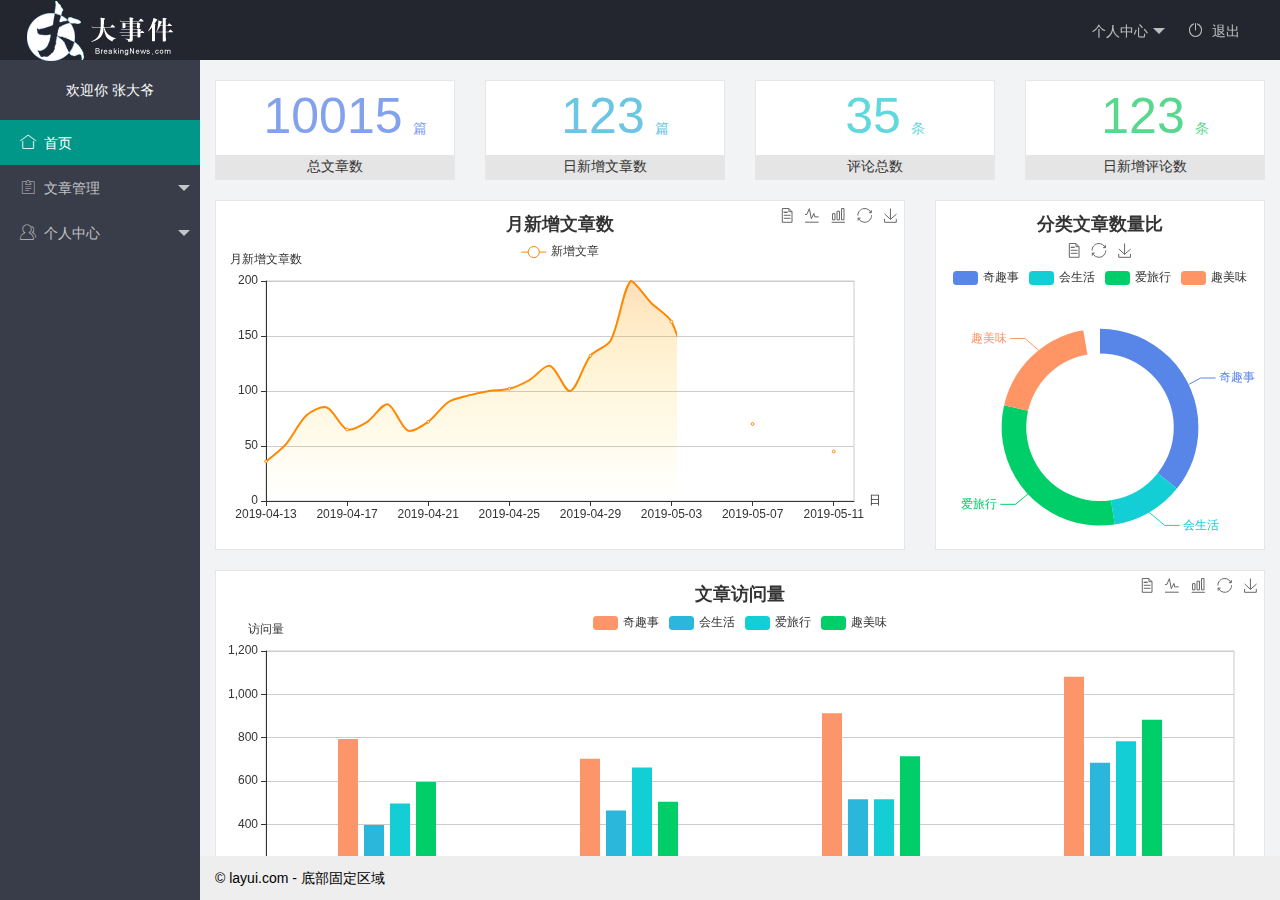
==== index.html @ 83acd0d6 "v1" ====
<!DOCTYPE html>
<html>

<head>
    <meta charset="utf-8">
    <meta name="viewport" content="width=device-width, initial-scale=1, maximum-scale=1">
    <title>layout 后台大布局 - Layui</title>
    <link rel="stylesheet" href="./assets/lib/layui/css/layui.css">
    <link rel="stylesheet" href="./index/index.css">
</head>

<body class="layui-layout-body">
    <div class="layui-layout layui-layout-admin">
        <!-- 头部区域 -->
        <div class="layui-header">
            <!-- 左侧：图片 -->
            <div class="layui-logo">
                <img src="./assets/images/logo.png" alt="">
            </div>
            <!-- 右侧：个人菜单 -->
            <ul class="layui-nav layui-layout-right">
                <li class="layui-nav-item">
                    <a href="javascript:;" class="userinfo">
                        <span class="avatar">L</span>
                        <img src="http://t.cn/RCzsdCq" class="layui-nav-img"> 个人中心
                    </a>

                    <dl class="layui-nav-child">
                        <dd><a href="">基本资料</a></dd>
                        <dd><a href="">更换头像</a></dd>
                        <dd><a href="">重置密码</a></dd>
                    </dl>

                </li>

                <li class="layui-nav-item">
                    <a href="javascript:;" id="logout">
                        <i class="layui-icon layui-icon-logout"></i>退出
                    </a>
                </li>

            </ul>
        </div>


        <div class="layui-side layui-bg-black">
            <div class="layui-side-scroll">
                <!-- 左侧：顶部欢迎词 -->
                <div class="userinfo">
                    <span class="avatar">L</span>
                    <img src="http://t.cn/RCzsdCq" class="layui-nav-img"> 欢迎你
                    <span class="username">张大爷</span>
                </div>

                <!-- 左侧：导航区-->
                <ul class="layui-nav layui-nav-tree" lay-filter="test" lay-shrink="all">
                    <!-- ***************************************************首页 -->
                    <li class="layui-nav-item layui-this">
                        <a href="./home/home.html" target="fm">
                            <i class="layui-icon layui-icon-home"></i>首页
                        </a>
                    </li>


                    <!-- ***************************************************文章管理 -->
                    <li class="layui-nav-item">

                        <a class="" href="javascript:;">
                            <i class="layui-icon layui-icon-form"></i>文章管理
                        </a>

                        <dl class="layui-nav-child">
                            <dd>
                                <a href="./article/category.html" target="fm">
                                    <i class="layui-icon layui-icon-app"></i>类别管理
                                </a>
                            </dd>


                            <dd>
                                <a href="./article/article.html" target="fm">
                                    <i class="layui-icon layui-icon-app"></i>文章列表
                                </a>
                            </dd>


                            <dd>
                                <a href="./article/publisher.html" target="fm">
                                    <i class="layui-icon layui-icon-app"></i>发表文章
                                </a>
                            </dd>
                        </dl>
                    </li>

                    <!-- *****************************************************个人中心 -->
                    <li class="layui-nav-item">


                        <a href="javascript:;">
                            <i class="layui-icon layui-icon-user"></i>个人中心
                        </a>


                        <dl class="layui-nav-child">

                            <dd>
                                <a href="./user_info/user_info.html" target="fm">
                                    <i class="layui-icon layui-icon-app"></i>基本资料
                                </a>
                            </dd>

                            <dd>
                                <a href="./user/repwd.html" target="fm">
                                    <i class="layui-icon layui-icon-app"></i> 重置密码
                                </a>
                            </dd>

                            <dd>
                                <a href="./user/avatar.html" target="fm">
                                    <i class="layui-icon layui-icon-app"></i>更换头像
                                </a>
                            </dd>
                        </dl>
                    </li>
                </ul>
            </div>
        </div>

        <div class="layui-body">
            <!-- 内容主体区域 -->
            <!-- <div style="padding: 15px;">内容主体区域</div> -->
            <iframe src="./home/home.html" name="fm" frameborder="0"></iframe>
        </div>

        <div class="layui-footer">
            <!-- 底部固定区域 -->
            © layui.com - 底部固定区域
        </div>
    </div>
    <script src="./assets/lib/layui/layui.all.js"></script>
    <script src="./assets/lib/jquery.js"></script>
    <script src="./index/index.js"></script>
</body>

</html>
---- assets/lib/layui/css/layui.css ----
/** layui-v2.5.6 MIT License By https://www.layui.com */
 .layui-inline,img{display:inline-block;vertical-align:middle}h1,h2,h3,h4,h5,h6{font-weight:400}.layui-edge,.layui-header,.layui-inline,.layui-main{position:relative}.layui-body,.layui-edge,.layui-elip{overflow:hidden}.layui-btn,.layui-edge,.layui-inline,img{vertical-align:middle}.layui-btn,.layui-disabled,.layui-icon,.layui-unselect{-moz-user-select:none;-webkit-user-select:none;-ms-user-select:none}.layui-elip,.layui-form-checkbox span,.layui-form-pane .layui-form-label{text-overflow:ellipsis;white-space:nowrap}.layui-breadcrumb,.layui-tree-btnGroup{visibility:hidden}blockquote,body,button,dd,div,dl,dt,form,h1,h2,h3,h4,h5,h6,input,li,ol,p,pre,td,textarea,th,ul{margin:0;padding:0;-webkit-tap-highlight-color:rgba(0,0,0,0)}a:active,a:hover{outline:0}img{border:none}li{list-style:none}table{border-collapse:collapse;border-spacing:0}h4,h5,h6{font-size:100%}button,input,optgroup,option,select,textarea{font-family:inherit;font-size:inherit;font-style:inherit;font-weight:inherit;outline:0}pre{white-space:pre-wrap;white-space:-moz-pre-wrap;white-space:-pre-wrap;white-space:-o-pre-wrap;word-wrap:break-word}body{line-height:24px;font:14px Helvetica Neue,Helvetica,PingFang SC,Tahoma,Arial,sans-serif}hr{height:1px;margin:10px 0;border:0;clear:both}a{color:#333;text-decoration:none}a:hover{color:#777}a cite{font-style:normal;*cursor:pointer}.layui-border-box,.layui-border-box *{box-sizing:border-box}.layui-box,.layui-box *{box-sizing:content-box}.layui-clear{clear:both;*zoom:1}.layui-clear:after{content:'\20';clear:both;*zoom:1;display:block;height:0}.layui-inline{*display:inline;*zoom:1}.layui-edge{display:inline-block;width:0;height:0;border-width:6px;border-style:dashed;border-color:transparent}.layui-edge-top{top:-4px;border-bottom-color:#999;border-bottom-style:solid}.layui-edge-right{border-left-color:#999;border-left-style:solid}.layui-edge-bottom{top:2px;border-top-color:#999;border-top-style:solid}.layui-edge-left{border-right-color:#999;border-right-style:solid}.layui-disabled,.layui-disabled:hover{color:#d2d2d2!important;cursor:not-allowed!important}.layui-circle{border-radius:100%}.layui-show{display:block!important}.layui-hide{display:none!important}@font-face{font-family:layui-icon;src:url(../font/iconfont.eot?v=256);src:url(../font/iconfont.eot?v=256#iefix) format('embedded-opentype'),url(../font/iconfont.woff2?v=256) format('woff2'),url(../font/iconfont.woff?v=256) format('woff'),url(../font/iconfont.ttf?v=256) format('truetype'),url(../font/iconfont.svg?v=256#layui-icon) format('svg')}.layui-icon{font-family:layui-icon!important;font-size:16px;font-style:normal;-webkit-font-smoothing:antialiased;-moz-osx-font-smoothing:grayscale}.layui-icon-reply-fill:before{content:"\e611"}.layui-icon-set-fill:before{content:"\e614"}.layui-icon-menu-fill:before{content:"\e60f"}.layui-icon-search:before{content:"\e615"}.layui-icon-share:before{content:"\e641"}.layui-icon-set-sm:before{content:"\e620"}.layui-icon-engine:before{content:"\e628"}.layui-icon-close:before{content:"\1006"}.layui-icon-close-fill:before{content:"\1007"}.layui-icon-chart-screen:before{content:"\e629"}.layui-icon-star:before{content:"\e600"}.layui-icon-circle-dot:before{content:"\e617"}.layui-icon-chat:before{content:"\e606"}.layui-icon-release:before{content:"\e609"}.layui-icon-list:before{content:"\e60a"}.layui-icon-chart:before{content:"\e62c"}.layui-icon-ok-circle:before{content:"\1005"}.layui-icon-layim-theme:before{content:"\e61b"}.layui-icon-table:before{content:"\e62d"}.layui-icon-right:before{content:"\e602"}.layui-icon-left:before{content:"\e603"}.layui-icon-cart-simple:before{content:"\e698"}.layui-icon-face-cry:before{content:"\e69c"}.layui-icon-face-smile:before{content:"\e6af"}.layui-icon-survey:before{content:"\e6b2"}.layui-icon-tree:before{content:"\e62e"}.layui-icon-ie:before{content:"\e7bb"}.layui-icon-upload-circle:before{content:"\e62f"}.layui-icon-add-circle:before{content:"\e61f"}.layui-icon-download-circle:before{content:"\e601"}.layui-icon-templeate-1:before{content:"\e630"}.layui-icon-util:before{content:"\e631"}.layui-icon-face-surprised:before{content:"\e664"}.layui-icon-edit:before{content:"\e642"}.layui-icon-speaker:before{content:"\e645"}.layui-icon-down:before{content:"\e61a"}.layui-icon-file:before{content:"\e621"}.layui-icon-layouts:before{content:"\e632"}.layui-icon-rate-half:before{content:"\e6c9"}.layui-icon-add-circle-fine:before{content:"\e608"}.layui-icon-prev-circle:before{content:"\e633"}.layui-icon-read:before{content:"\e705"}.layui-icon-404:before{content:"\e61c"}.layui-icon-carousel:before{content:"\e634"}.layui-icon-help:before{content:"\e607"}.layui-icon-code-circle:before{content:"\e635"}.layui-icon-windows:before{content:"\e67f"}.layui-icon-water:before{content:"\e636"}.layui-icon-username:before{content:"\e66f"}.layui-icon-find-fill:before{content:"\e670"}.layui-icon-about:before{content:"\e60b"}.layui-icon-location:before{content:"\e715"}.layui-icon-up:before{content:"\e619"}.layui-icon-pause:before{content:"\e651"}.layui-icon-date:before{content:"\e637"}.layui-icon-layim-uploadfile:before{content:"\e61d"}.layui-icon-delete:before{content:"\e640"}.layui-icon-play:before{content:"\e652"}.layui-icon-top:before{content:"\e604"}.layui-icon-firefox:before{content:"\e686"}.layui-icon-friends:before{content:"\e612"}.layui-icon-refresh-3:before{content:"\e9aa"}.layui-icon-ok:before{content:"\e605"}.layui-icon-layer:before{content:"\e638"}.layui-icon-face-smile-fine:before{content:"\e60c"}.layui-icon-dollar:before{content:"\e659"}.layui-icon-group:before{content:"\e613"}.layui-icon-layim-download:before{content:"\e61e"}.layui-icon-picture-fine:before{content:"\e60d"}.layui-icon-link:before{content:"\e64c"}.layui-icon-diamond:before{content:"\e735"}.layui-icon-log:before{content:"\e60e"}.layui-icon-key:before{content:"\e683"}.layui-icon-rate-solid:before{content:"\e67a"}.layui-icon-fonts-del:before{content:"\e64f"}.layui-icon-unlink:before{content:"\e64d"}.layui-icon-fonts-clear:before{content:"\e639"}.layui-icon-triangle-r:before{content:"\e623"}.layui-icon-circle:before{content:"\e63f"}.layui-icon-radio:before{content:"\e643"}.layui-icon-align-center:before{content:"\e647"}.layui-icon-align-right:before{content:"\e648"}.layui-icon-align-left:before{content:"\e649"}.layui-icon-loading-1:before{content:"\e63e"}.layui-icon-return:before{content:"\e65c"}.layui-icon-fonts-strong:before{content:"\e62b"}.layui-icon-upload:before{content:"\e67c"}.layui-icon-dialogue:before{content:"\e63a"}.layui-icon-video:before{content:"\e6ed"}.layui-icon-headset:before{content:"\e6fc"}.layui-icon-cellphone-fine:before{content:"\e63b"}.layui-icon-add-1:before{content:"\e654"}.layui-icon-face-smile-b:before{content:"\e650"}.layui-icon-fonts-html:before{content:"\e64b"}.layui-icon-screen-full:before{content:"\e622"}.layui-icon-form:before{content:"\e63c"}.layui-icon-cart:before{content:"\e657"}.layui-icon-camera-fill:before{content:"\e65d"}.layui-icon-tabs:before{content:"\e62a"}.layui-icon-heart-fill:before{content:"\e68f"}.layui-icon-fonts-code:before{content:"\e64e"}.layui-icon-ios:before{content:"\e680"}.layui-icon-at:before{content:"\e687"}.layui-icon-fire:before{content:"\e756"}.layui-icon-set:before{content:"\e716"}.layui-icon-fonts-u:before{content:"\e646"}.layui-icon-triangle-d:before{content:"\e625"}.layui-icon-tips:before{content:"\e702"}.layui-icon-picture:before{content:"\e64a"}.layui-icon-more-vertical:before{content:"\e671"}.layui-icon-bluetooth:before{content:"\e689"}.layui-icon-flag:before{content:"\e66c"}.layui-icon-loading:before{content:"\e63d"}.layui-icon-fonts-i:before{content:"\e644"}.layui-icon-refresh-1:before{content:"\e666"}.layui-icon-rmb:before{content:"\e65e"}.layui-icon-addition:before{content:"\e624"}.layui-icon-home:before{content:"\e68e"}.layui-icon-time:before{content:"\e68d"}.layui-icon-user:before{content:"\e770"}.layui-icon-notice:before{content:"\e667"}.layui-icon-chrome:before{content:"\e68a"}.layui-icon-edge:before{content:"\e68b"}.layui-icon-login-weibo:before{content:"\e675"}.layui-icon-voice:before{content:"\e688"}.layui-icon-upload-drag:before{content:"\e681"}.layui-icon-login-qq:before{content:"\e676"}.layui-icon-snowflake:before{content:"\e6b1"}.layui-icon-heart:before{content:"\e68c"}.layui-icon-logout:before{content:"\e682"}.layui-icon-file-b:before{content:"\e655"}.layui-icon-template:before{content:"\e663"}.layui-icon-transfer:before{content:"\e691"}.layui-icon-auz:before{content:"\e672"}.layui-icon-console:before{content:"\e665"}.layui-icon-app:before{content:"\e653"}.layui-icon-prev:before{content:"\e65a"}.layui-icon-website:before{content:"\e7ae"}.layui-icon-next:before{content:"\e65b"}.layui-icon-component:before{content:"\e857"}.layui-icon-android:before{content:"\e684"}.layui-icon-more:before{content:"\e65f"}.layui-icon-login-wechat:before{content:"\e677"}.layui-icon-shrink-right:before{content:"\e668"}.layui-icon-spread-left:before{content:"\e66b"}.layui-icon-camera:before{content:"\e660"}.layui-icon-note:before{content:"\e66e"}.layui-icon-refresh:before{content:"\e669"}.layui-icon-female:before{content:"\e661"}.layui-icon-male:before{content:"\e662"}.layui-icon-screen-restore:before{content:"\e758"}.layui-icon-password:before{content:"\e673"}.layui-icon-senior:before{content:"\e674"}.layui-icon-theme:before{content:"\e66a"}.layui-icon-tread:before{content:"\e6c5"}.layui-icon-praise:before{content:"\e6c6"}.layui-icon-star-fill:before{content:"\e658"}.layui-icon-rate:before{content:"\e67b"}.layui-icon-template-1:before{content:"\e656"}.layui-icon-vercode:before{content:"\e679"}.layui-icon-service:before{content:"\e626"}.layui-icon-cellphone:before{content:"\e678"}.layui-icon-print:before{content:"\e66d"}.layui-icon-cols:before{content:"\e610"}.layui-icon-wifi:before{content:"\e7e0"}.layui-icon-export:before{content:"\e67d"}.layui-icon-rss:before{content:"\e808"}.layui-icon-slider:before{content:"\e714"}.layui-icon-email:before{content:"\e618"}.layui-icon-subtraction:before{content:"\e67e"}.layui-icon-mike:before{content:"\e6dc"}.layui-icon-light:before{content:"\e748"}.layui-icon-gift:before{content:"\e627"}.layui-icon-mute:before{content:"\e685"}.layui-icon-reduce-circle:before{content:"\e616"}.layui-icon-music:before{content:"\e690"}.layui-main{width:1140px;margin:0 auto}.layui-header{z-index:1000;height:60px}.layui-header a:hover{transition:all .5s;-webkit-transition:all .5s}.layui-side{position:fixed;left:0;top:0;bottom:0;z-index:999;width:200px;overflow-x:hidden}.layui-side-scroll{position:relative;width:220px;height:100%;overflow-x:hidden}.layui-body{position:absolute;left:200px;right:0;top:0;bottom:0;z-index:998;width:auto;overflow-y:auto;box-sizing:border-box}.layui-layout-body{overflow:hidden}.layui-layout-admin .layui-header{background-color:#23262E}.layui-layout-admin .layui-side{top:60px;width:200px;overflow-x:hidden}.layui-layout-admin .layui-body{position:fixed;top:60px;bottom:44px}.layui-layout-admin .layui-main{width:auto;margin:0 15px}.layui-layout-admin .layui-footer{position:fixed;left:200px;right:0;bottom:0;height:44px;line-height:44px;padding:0 15px;background-color:#eee}.layui-layout-admin .layui-logo{position:absolute;left:0;top:0;width:200px;height:100%;line-height:60px;text-align:center;color:#009688;font-size:16px}.layui-layout-admin .layui-header .layui-nav{background:0 0}.layui-layout-left{position:absolute!important;left:200px;top:0}.layui-layout-right{position:absolute!important;right:0;top:0}.layui-container{position:relative;margin:0 auto;padding:0 15px;box-sizing:border-box}.layui-fluid{position:relative;margin:0 auto;padding:0 15px}.layui-row:after,.layui-row:before{content:'';display:block;clear:both}.layui-col-lg1,.layui-col-lg10,.layui-col-lg11,.layui-col-lg12,.layui-col-lg2,.layui-col-lg3,.layui-col-lg4,.layui-col-lg5,.layui-col-lg6,.layui-col-lg7,.layui-col-lg8,.layui-col-lg9,.layui-col-md1,.layui-col-md10,.layui-col-md11,.layui-col-md12,.layui-col-md2,.layui-col-md3,.layui-col-md4,.layui-col-md5,.layui-col-md6,.layui-col-md7,.layui-col-md8,.layui-col-md9,.layui-col-sm1,.layui-col-sm10,.layui-col-sm11,.layui-col-sm12,.layui-col-sm2,.layui-col-sm3,.layui-col-sm4,.layui-col-sm5,.layui-col-sm6,.layui-col-sm7,.layui-col-sm8,.layui-col-sm9,.layui-col-xs1,.layui-col-xs10,.layui-col-xs11,.layui-col-xs12,.layui-col-xs2,.layui-col-xs3,.layui-col-xs4,.layui-col-xs5,.layui-col-xs6,.layui-col-xs7,.layui-col-xs8,.layui-col-xs9{position:relative;display:block;box-sizing:border-box}.layui-col-xs1,.layui-col-xs10,.layui-col-xs11,.layui-col-xs12,.layui-col-xs2,.layui-col-xs3,.layui-col-xs4,.layui-col-xs5,.layui-col-xs6,.layui-col-xs7,.layui-col-xs8,.layui-col-xs9{float:left}.layui-col-xs1{width:8.33333333%}.layui-col-xs2{width:16.66666667%}.layui-col-xs3{width:25%}.layui-col-xs4{width:33.33333333%}.layui-col-xs5{width:41.66666667%}.layui-col-xs6{width:50%}.layui-col-xs7{width:58.33333333%}.layui-col-xs8{width:66.66666667%}.layui-col-xs9{width:75%}.layui-col-xs10{width:83.33333333%}.layui-col-xs11{width:91.66666667%}.layui-col-xs12{width:100%}.layui-col-xs-offset1{margin-left:8.33333333%}.layui-col-xs-offset2{margin-left:16.66666667%}.layui-col-xs-offset3{margin-left:25%}.layui-col-xs-offset4{margin-left:33.33333333%}.layui-col-xs-offset5{margin-left:41.66666667%}.layui-col-xs-offset6{margin-left:50%}.layui-col-xs-offset7{margin-left:58.33333333%}.layui-col-xs-offset8{margin-left:66.66666667%}.layui-col-xs-offset9{margin-left:75%}.layui-col-xs-offset10{margin-left:83.33333333%}.layui-col-xs-offset11{margin-left:91.66666667%}.layui-col-xs-offset12{margin-left:100%}@media screen and (max-width:768px){.layui-hide-xs{display:none!important}.layui-show-xs-block{display:block!important}.layui-show-xs-inline{display:inline!important}.layui-show-xs-inline-block{display:inline-block!important}}@media screen and (min-width:768px){.layui-container{width:750px}.layui-hide-sm{display:none!important}.layui-show-sm-block{display:block!important}.layui-show-sm-inline{display:inline!important}.layui-show-sm-inline-block{display:inline-block!important}.layui-col-sm1,.layui-col-sm10,.layui-col-sm11,.layui-col-sm12,.layui-col-sm2,.layui-col-sm3,.layui-col-sm4,.layui-col-sm5,.layui-col-sm6,.layui-col-sm7,.layui-col-sm8,.layui-col-sm9{float:left}.layui-col-sm1{width:8.33333333%}.layui-col-sm2{width:16.66666667%}.layui-col-sm3{width:25%}.layui-col-sm4{width:33.33333333%}.layui-col-sm5{width:41.66666667%}.layui-col-sm6{width:50%}.layui-col-sm7{width:58.33333333%}.layui-col-sm8{width:66.66666667%}.layui-col-sm9{width:75%}.layui-col-sm10{width:83.33333333%}.layui-col-sm11{width:91.66666667%}.layui-col-sm12{width:100%}.layui-col-sm-offset1{margin-left:8.33333333%}.layui-col-sm-offset2{margin-left:16.66666667%}.layui-col-sm-offset3{margin-left:25%}.layui-col-sm-offset4{margin-left:33.33333333%}.layui-col-sm-offset5{margin-left:41.66666667%}.layui-col-sm-offset6{margin-left:50%}.layui-col-sm-offset7{margin-left:58.33333333%}.layui-col-sm-offset8{margin-left:66.66666667%}.layui-col-sm-offset9{margin-left:75%}.layui-col-sm-offset10{margin-left:83.33333333%}.layui-col-sm-offset11{margin-left:91.66666667%}.layui-col-sm-offset12{margin-left:100%}}@media screen and (min-width:992px){.layui-container{width:970px}.layui-hide-md{display:none!important}.layui-show-md-block{display:block!important}.layui-show-md-inline{display:inline!important}.layui-show-md-inline-block{display:inline-block!important}.layui-col-md1,.layui-col-md10,.layui-col-md11,.layui-col-md12,.layui-col-md2,.layui-col-md3,.layui-col-md4,.layui-col-md5,.layui-col-md6,.layui-col-md7,.layui-col-md8,.layui-col-md9{float:left}.layui-col-md1{width:8.33333333%}.layui-col-md2{width:16.66666667%}.layui-col-md3{width:25%}.layui-col-md4{width:33.33333333%}.layui-col-md5{width:41.66666667%}.layui-col-md6{width:50%}.layui-col-md7{width:58.33333333%}.layui-col-md8{width:66.66666667%}.layui-col-md9{width:75%}.layui-col-md10{width:83.33333333%}.layui-col-md11{width:91.66666667%}.layui-col-md12{width:100%}.layui-col-md-offset1{margin-left:8.33333333%}.layui-col-md-offset2{margin-left:16.66666667%}.layui-col-md-offset3{margin-left:25%}.layui-col-md-offset4{margin-left:33.33333333%}.layui-col-md-offset5{margin-left:41.66666667%}.layui-col-md-offset6{margin-left:50%}.layui-col-md-offset7{margin-left:58.33333333%}.layui-col-md-offset8{margin-left:66.66666667%}.layui-col-md-offset9{margin-left:75%}.layui-col-md-offset10{margin-left:83.33333333%}.layui-col-md-offset11{margin-left:91.66666667%}.layui-col-md-offset12{margin-left:100%}}@media screen and (min-width:1200px){.layui-container{width:1170px}.layui-hide-lg{display:none!important}.layui-show-lg-block{display:block!important}.layui-show-lg-inline{display:inline!important}.layui-show-lg-inline-block{display:inline-block!important}.layui-col-lg1,.layui-col-lg10,.layui-col-lg11,.layui-col-lg12,.layui-col-lg2,.layui-col-lg3,.layui-col-lg4,.layui-col-lg5,.layui-col-lg6,.layui-col-lg7,.layui-col-lg8,.layui-col-lg9{float:left}.layui-col-lg1{width:8.33333333%}.layui-col-lg2{width:16.66666667%}.layui-col-lg3{width:25%}.layui-col-lg4{width:33.33333333%}.layui-col-lg5{width:41.66666667%}.layui-col-lg6{width:50%}.layui-col-lg7{width:58.33333333%}.layui-col-lg8{width:66.66666667%}.layui-col-lg9{width:75%}.layui-col-lg10{width:83.33333333%}.layui-col-lg11{width:91.66666667%}.layui-col-lg12{width:100%}.layui-col-lg-offset1{margin-left:8.33333333%}.layui-col-lg-offset2{margin-left:16.66666667%}.layui-col-lg-offset3{margin-left:25%}.layui-col-lg-offset4{margin-left:33.33333333%}.layui-col-lg-offset5{margin-left:41.66666667%}.layui-col-lg-offset6{margin-left:50%}.layui-col-lg-offset7{margin-left:58.33333333%}.layui-col-lg-offset8{margin-left:66.66666667%}.layui-col-lg-offset9{margin-left:75%}.layui-col-lg-offset10{margin-left:83.33333333%}.layui-col-lg-offset11{margin-left:91.66666667%}.layui-col-lg-offset12{margin-left:100%}}.layui-col-space1{margin:-.5px}.layui-col-space1>*{padding:.5px}.layui-col-space2{margin:-1px}.layui-col-space2>*{padding:1px}.layui-col-space4{margin:-2px}.layui-col-space4>*{padding:2px}.layui-col-space5{margin:-2.5px}.layui-col-space5>*{padding:2.5px}.layui-col-space6{margin:-3px}.layui-col-space6>*{padding:3px}.layui-col-space8{margin:-4px}.layui-col-space8>*{padding:4px}.layui-col-space10{margin:-5px}.layui-col-space10>*{padding:5px}.layui-col-space12{margin:-6px}.layui-col-space12>*{padding:6px}.layui-col-space14{margin:-7px}.layui-col-space14>*{padding:7px}.layui-col-space15{margin:-7.5px}.layui-col-space15>*{padding:7.5px}.layui-col-space16{margin:-8px}.layui-col-space16>*{padding:8px}.layui-col-space18{margin:-9px}.layui-col-space18>*{padding:9px}.layui-col-space20{margin:-10px}.layui-col-space20>*{padding:10px}.layui-col-space22{margin:-11px}.layui-col-space22>*{padding:11px}.layui-col-space24{margin:-12px}.layui-col-space24>*{padding:12px}.layui-col-space25{margin:-12.5px}.layui-col-space25>*{padding:12.5px}.layui-col-space26{margin:-13px}.layui-col-space26>*{padding:13px}.layui-col-space28{margin:-14px}.layui-col-space28>*{padding:14px}.layui-col-space30{margin:-15px}.layui-col-space30>*{padding:15px}.layui-btn,.layui-input,.layui-select,.layui-textarea,.layui-upload-button{outline:0;-webkit-appearance:none;transition:all .3s;-webkit-transition:all .3s;box-sizing:border-box}.layui-elem-quote{margin-bottom:10px;padding:15px;line-height:22px;border-left:5px solid #009688;border-radius:0 2px 2px 0;background-color:#f2f2f2}.layui-quote-nm{border-style:solid;border-width:1px 1px 1px 5px;background:0 0}.layui-elem-field{margin-bottom:10px;padding:0;border-width:1px;border-style:solid}.layui-elem-field legend{margin-left:20px;padding:0 10px;font-size:20px;font-weight:300}.layui-field-title{margin:10px 0 20px;border-width:1px 0 0}.layui-field-box{padding:10px 15px}.layui-field-title .layui-field-box{padding:10px 0}.layui-progress{position:relative;height:6px;border-radius:20px;background-color:#e2e2e2}.layui-progress-bar{position:absolute;left:0;top:0;width:0;max-width:100%;height:6px;border-radius:20px;text-align:right;background-color:#5FB878;transition:all .3s;-webkit-transition:all .3s}.layui-progress-big,.layui-progress-big .layui-progress-bar{height:18px;line-height:18px}.layui-progress-text{position:relative;top:-20px;line-height:18px;font-size:12px;color:#666}.layui-progress-big .layui-progress-text{position:static;padding:0 10px;color:#fff}.layui-collapse{border-width:1px;border-style:solid;border-radius:2px}.layui-colla-content,.layui-colla-item{border-top-width:1px;border-top-style:solid}.layui-colla-item:first-child{border-top:none}.layui-colla-title{position:relative;height:42px;line-height:42px;padding:0 15px 0 35px;color:#333;background-color:#f2f2f2;cursor:pointer;font-size:14px;overflow:hidden}.layui-colla-content{display:none;padding:10px 15px;line-height:22px;color:#666}.layui-colla-icon{position:absolute;left:15px;top:0;font-size:14px}.layui-card{margin-bottom:15px;border-radius:2px;background-color:#fff;box-shadow:0 1px 2px 0 rgba(0,0,0,.05)}.layui-card:last-child{margin-bottom:0}.layui-card-header{position:relative;height:42px;line-height:42px;padding:0 15px;border-bottom:1px solid #f6f6f6;color:#333;border-radius:2px 2px 0 0;font-size:14px}.layui-bg-black,.layui-bg-blue,.layui-bg-cyan,.layui-bg-green,.layui-bg-orange,.layui-bg-red{color:#fff!important}.layui-card-body{position:relative;padding:10px 15px;line-height:24px}.layui-card-body[pad15]{padding:15px}.layui-card-body[pad20]{padding:20px}.layui-card-body .layui-table{margin:5px 0}.layui-card .layui-tab{margin:0}.layui-panel-window{position:relative;padding:15px;border-radius:0;border-top:5px solid #E6E6E6;background-color:#fff}.layui-auxiliar-moving{position:fixed;left:0;right:0;top:0;bottom:0;width:100%;height:100%;background:0 0;z-index:9999999999}.layui-form-label,.layui-form-mid,.layui-form-select,.layui-input-block,.layui-input-inline,.layui-textarea{position:relative}.layui-bg-red{background-color:#FF5722!important}.layui-bg-orange{background-color:#FFB800!important}.layui-bg-green{background-color:#009688!important}.layui-bg-cyan{background-color:#2F4056!important}.layui-bg-blue{background-color:#1E9FFF!important}.layui-bg-black{background-color:#393D49!important}.layui-bg-gray{background-color:#eee!important;color:#666!important}.layui-badge-rim,.layui-colla-content,.layui-colla-item,.layui-collapse,.layui-elem-field,.layui-form-pane .layui-form-item[pane],.layui-form-pane .layui-form-label,.layui-input,.layui-layedit,.layui-layedit-tool,.layui-quote-nm,.layui-select,.layui-tab-bar,.layui-tab-card,.layui-tab-title,.layui-tab-title .layui-this:after,.layui-textarea{border-color:#e6e6e6}.layui-timeline-item:before,hr{background-color:#e6e6e6}.layui-text{line-height:22px;font-size:14px;color:#666}.layui-text h1,.layui-text h2,.layui-text h3{font-weight:500;color:#333}.layui-text h1{font-size:30px}.layui-text h2{font-size:24px}.layui-text h3{font-size:18px}.layui-text a:not(.layui-btn){color:#01AAED}.layui-text a:not(.layui-btn):hover{text-decoration:underline}.layui-text ul{padding:5px 0 5px 15px}.layui-text ul li{margin-top:5px;list-style-type:disc}.layui-text em,.layui-word-aux{color:#999!important;padding:0 5px!important}.layui-btn{display:inline-block;height:38px;line-height:38px;padding:0 18px;background-color:#009688;color:#fff;white-space:nowrap;text-align:center;font-size:14px;border:none;border-radius:2px;cursor:pointer}.layui-btn:hover{opacity:.8;filter:alpha(opacity=80);color:#fff}.layui-btn:active{opacity:1;filter:alpha(opacity=100)}.layui-btn+.layui-btn{margin-left:10px}.layui-btn-container{font-size:0}.layui-btn-container .layui-btn{margin-right:10px;margin-bottom:10px}.layui-btn-container .layui-btn+.layui-btn{margin-left:0}.layui-table .layui-btn-container .layui-btn{margin-bottom:9px}.layui-btn-radius{border-radius:100px}.layui-btn .layui-icon{margin-right:3px;font-size:18px;vertical-align:bottom;vertical-align:middle\9}.layui-btn-primary{border:1px solid #C9C9C9;background-color:#fff;color:#555}.layui-btn-primary:hover{border-color:#009688;color:#333}.layui-btn-normal{background-color:#1E9FFF}.layui-btn-warm{background-color:#FFB800}.layui-btn-danger{background-color:#FF5722}.layui-btn-checked{background-color:#5FB878}.layui-btn-disabled,.layui-btn-disabled:active,.layui-btn-disabled:hover{border:1px solid #e6e6e6;background-color:#FBFBFB;color:#C9C9C9;cursor:not-allowed;opacity:1}.layui-btn-lg{height:44px;line-height:44px;padding:0 25px;font-size:16px}.layui-btn-sm{height:30px;line-height:30px;padding:0 10px;font-size:12px}.layui-btn-sm i{font-size:16px!important}.layui-btn-xs{height:22px;line-height:22px;padding:0 5px;font-size:12px}.layui-btn-xs i{font-size:14px!important}.layui-btn-group{display:inline-block;vertical-align:middle;font-size:0}.layui-btn-group .layui-btn{margin-left:0!important;margin-right:0!important;border-left:1px solid rgba(255,255,255,.5);border-radius:0}.layui-btn-group .layui-btn-primary{border-left:none}.layui-btn-group .layui-btn-primary:hover{border-color:#C9C9C9;color:#009688}.layui-btn-group .layui-btn:first-child{border-left:none;border-radius:2px 0 0 2px}.layui-btn-group .layui-btn-primary:first-child{border-left:1px solid #c9c9c9}.layui-btn-group .layui-btn:last-child{border-radius:0 2px 2px 0}.layui-btn-group .layui-btn+.layui-btn{margin-left:0}.layui-btn-group+.layui-btn-group{margin-left:10px}.layui-btn-fluid{width:100%}.layui-input,.layui-select,.layui-textarea{height:38px;line-height:1.3;line-height:38px\9;border-width:1px;border-style:solid;background-color:#fff;border-radius:2px}.layui-input::-webkit-input-placeholder,.layui-select::-webkit-input-placeholder,.layui-textarea::-webkit-input-placeholder{line-height:1.3}.layui-input,.layui-textarea{display:block;width:100%;padding-left:10px}.layui-input:hover,.layui-textarea:hover{border-color:#D2D2D2!important}.layui-input:focus,.layui-textarea:focus{border-color:#C9C9C9!important}.layui-textarea{min-height:100px;height:auto;line-height:20px;padding:6px 10px;resize:vertical}.layui-select{padding:0 10px}.layui-form input[type=checkbox],.layui-form input[type=radio],.layui-form select{display:none}.layui-form [lay-ignore]{display:initial}.layui-form-item{margin-bottom:15px;clear:both;*zoom:1}.layui-form-item:after{content:'\20';clear:both;*zoom:1;display:block;height:0}.layui-form-label{float:left;display:block;padding:9px 15px;width:80px;font-weight:400;line-height:20px;text-align:right}.layui-form-label-col{display:block;float:none;padding:9px 0;line-height:20px;text-align:left}.layui-form-item .layui-inline{margin-bottom:5px;margin-right:10px}.layui-input-block{margin-left:110px;min-height:36px}.layui-input-inline{display:inline-block;vertical-align:middle}.layui-form-item .layui-input-inline{float:left;width:190px;margin-right:10px}.layui-form-text .layui-input-inline{width:auto}.layui-form-mid{float:left;display:block;padding:9px 0!important;line-height:20px;margin-right:10px}.layui-form-danger+.layui-form-select .layui-input,.layui-form-danger:focus{border-color:#FF5722!important}.layui-form-select .layui-input{padding-right:30px;cursor:pointer}.layui-form-select .layui-edge{position:absolute;right:10px;top:50%;margin-top:-3px;cursor:pointer;border-width:6px;border-top-color:#c2c2c2;border-top-style:solid;transition:all .3s;-webkit-transition:all .3s}.layui-form-select dl{display:none;position:absolute;left:0;top:42px;padding:5px 0;z-index:899;min-width:100%;border:1px solid #d2d2d2;max-height:300px;overflow-y:auto;background-color:#fff;border-radius:2px;box-shadow:0 2px 4px rgba(0,0,0,.12);box-sizing:border-box}.layui-form-select dl dd,.layui-form-select dl dt{padding:0 10px;line-height:36px;white-space:nowrap;overflow:hidden;text-overflow:ellipsis}.layui-form-select dl dt{font-size:12px;color:#999}.layui-form-select dl dd{cursor:pointer}.layui-form-select dl dd:hover{background-color:#f2f2f2;-webkit-transition:.5s all;transition:.5s all}.layui-form-select .layui-select-group dd{padding-left:20px}.layui-form-select dl dd.layui-select-tips{padding-left:10px!important;color:#999}.layui-form-select dl dd.layui-this{background-color:#5FB878;color:#fff}.layui-form-checkbox,.layui-form-select dl dd.layui-disabled{background-color:#fff}.layui-form-selected dl{display:block}.layui-form-checkbox,.layui-form-checkbox *,.layui-form-switch{display:inline-block;vertical-align:middle}.layui-form-selected .layui-edge{margin-top:-9px;-webkit-transform:rotate(180deg);transform:rotate(180deg);margin-top:-3px\9}:root .layui-form-selected .layui-edge{margin-top:-9px\0/IE9}.layui-form-selectup dl{top:auto;bottom:42px}.layui-select-none{margin:5px 0;text-align:center;color:#999}.layui-select-disabled .layui-disabled{border-color:#eee!important}.layui-select-disabled .layui-edge{border-top-color:#d2d2d2}.layui-form-checkbox{position:relative;height:30px;line-height:30px;margin-right:10px;padding-right:30px;cursor:pointer;font-size:0;-webkit-transition:.1s linear;transition:.1s linear;box-sizing:border-box}.layui-form-checkbox span{padding:0 10px;height:100%;font-size:14px;border-radius:2px 0 0 2px;background-color:#d2d2d2;color:#fff;overflow:hidden}.layui-form-checkbox:hover span{background-color:#c2c2c2}.layui-form-checkbox i{position:absolute;right:0;top:0;width:30px;height:28px;border:1px solid #d2d2d2;border-left:none;border-radius:0 2px 2px 0;color:#fff;font-size:20px;text-align:center}.layui-form-checkbox:hover i{border-color:#c2c2c2;color:#c2c2c2}.layui-form-checked,.layui-form-checked:hover{border-color:#5FB878}.layui-form-checked span,.layui-form-checked:hover span{background-color:#5FB878}.layui-form-checked i,.layui-form-checked:hover i{color:#5FB878}.layui-form-item .layui-form-checkbox{margin-top:4px}.layui-form-checkbox[lay-skin=primary]{height:auto!important;line-height:normal!important;min-width:18px;min-height:18px;border:none!important;margin-right:0;padding-left:28px;padding-right:0;background:0 0}.layui-form-checkbox[lay-skin=primary] span{padding-left:0;padding-right:15px;line-height:18px;background:0 0;color:#666}.layui-form-checkbox[lay-skin=primary] i{right:auto;left:0;width:16px;height:16px;line-height:16px;border:1px solid #d2d2d2;font-size:12px;border-radius:2px;background-color:#fff;-webkit-transition:.1s linear;transition:.1s linear}.layui-form-checkbox[lay-skin=primary]:hover i{border-color:#5FB878;color:#fff}.layui-form-checked[lay-skin=primary] i{border-color:#5FB878!important;background-color:#5FB878;color:#fff}.layui-checkbox-disbaled[lay-skin=primary] span{background:0 0!important;color:#c2c2c2}.layui-checkbox-disbaled[lay-skin=primary]:hover i{border-color:#d2d2d2}.layui-form-item .layui-form-checkbox[lay-skin=primary]{margin-top:10px}.layui-form-switch{position:relative;height:22px;line-height:22px;min-width:35px;padding:0 5px;margin-top:8px;border:1px solid #d2d2d2;border-radius:20px;cursor:pointer;background-color:#fff;-webkit-transition:.1s linear;transition:.1s linear}.layui-form-switch i{position:absolute;left:5px;top:3px;width:16px;height:16px;border-radius:20px;background-color:#d2d2d2;-webkit-transition:.1s linear;transition:.1s linear}.layui-form-switch em{position:relative;top:0;width:25px;margin-left:21px;padding:0!important;text-align:center!important;color:#999!important;font-style:normal!important;font-size:12px}.layui-form-onswitch{border-color:#5FB878;background-color:#5FB878}.layui-checkbox-disbaled,.layui-checkbox-disbaled i{border-color:#e2e2e2!important}.layui-form-onswitch i{left:100%;margin-left:-21px;background-color:#fff}.layui-form-onswitch em{margin-left:5px;margin-right:21px;color:#fff!important}.layui-checkbox-disbaled span{background-color:#e2e2e2!important}.layui-checkbox-disbaled:hover i{color:#fff!important}[lay-radio]{display:none}.layui-form-radio,.layui-form-radio *{display:inline-block;vertical-align:middle}.layui-form-radio{line-height:28px;margin:6px 10px 0 0;padding-right:10px;cursor:pointer;font-size:0}.layui-form-radio *{font-size:14px}.layui-form-radio>i{margin-right:8px;font-size:22px;color:#c2c2c2}.layui-form-radio>i:hover,.layui-form-radioed>i{color:#5FB878}.layui-radio-disbaled>i{color:#e2e2e2!important}.layui-form-pane .layui-form-label{width:110px;padding:8px 15px;height:38px;line-height:20px;border-width:1px;border-style:solid;border-radius:2px 0 0 2px;text-align:center;background-color:#FBFBFB;overflow:hidden;box-sizing:border-box}.layui-form-pane .layui-input-inline{margin-left:-1px}.layui-form-pane .layui-input-block{margin-left:110px;left:-1px}.layui-form-pane .layui-input{border-radius:0 2px 2px 0}.layui-form-pane .layui-form-text .layui-form-label{float:none;width:100%;border-radius:2px;box-sizing:border-box;text-align:left}.layui-form-pane .layui-form-text .layui-input-inline{display:block;margin:0;top:-1px;clear:both}.layui-form-pane .layui-form-text .layui-input-block{margin:0;left:0;top:-1px}.layui-form-pane .layui-form-text .layui-textarea{min-height:100px;border-radius:0 0 2px 2px}.layui-form-pane .layui-form-checkbox{margin:4px 0 4px 10px}.layui-form-pane .layui-form-radio,.layui-form-pane .layui-form-switch{margin-top:6px;margin-left:10px}.layui-form-pane .layui-form-item[pane]{position:relative;border-width:1px;border-style:solid}.layui-form-pane .layui-form-item[pane] .layui-form-label{position:absolute;left:0;top:0;height:100%;border-width:0 1px 0 0}.layui-form-pane .layui-form-item[pane] .layui-input-inline{margin-left:110px}@media screen and (max-width:450px){.layui-form-item .layui-form-label{text-overflow:ellipsis;overflow:hidden;white-space:nowrap}.layui-form-item .layui-inline{display:block;margin-right:0;margin-bottom:20px;clear:both}.layui-form-item .layui-inline:after{content:'\20';clear:both;display:block;height:0}.layui-form-item .layui-input-inline{display:block;float:none;left:-3px;width:auto;margin:0 0 10px 112px}.layui-form-item .layui-input-inline+.layui-form-mid{margin-left:110px;top:-5px;padding:0}.layui-form-item .layui-form-checkbox{margin-right:5px;margin-bottom:5px}}.layui-layedit{border-width:1px;border-style:solid;border-radius:2px}.layui-layedit-tool{padding:3px 5px;border-bottom-width:1px;border-bottom-style:solid;font-size:0}.layedit-tool-fixed{position:fixed;top:0;border-top:1px solid #e2e2e2}.layui-layedit-tool .layedit-tool-mid,.layui-layedit-tool .layui-icon{display:inline-block;vertical-align:middle;text-align:center;font-size:14px}.layui-layedit-tool .layui-icon{position:relative;width:32px;height:30px;line-height:30px;margin:3px 5px;color:#777;cursor:pointer;border-radius:2px}.layui-layedit-tool .layui-icon:hover{color:#393D49}.layui-layedit-tool .layui-icon:active{color:#000}.layui-layedit-tool .layedit-tool-active{background-color:#e2e2e2;color:#000}.layui-layedit-tool .layui-disabled,.layui-layedit-tool .layui-disabled:hover{color:#d2d2d2;cursor:not-allowed}.layui-layedit-tool .layedit-tool-mid{width:1px;height:18px;margin:0 10px;background-color:#d2d2d2}.layedit-tool-html{width:50px!important;font-size:30px!important}.layedit-tool-b,.layedit-tool-code,.layedit-tool-help{font-size:16px!important}.layedit-tool-d,.layedit-tool-face,.layedit-tool-image,.layedit-tool-unlink{font-size:18px!important}.layedit-tool-image input{position:absolute;font-size:0;left:0;top:0;width:100%;height:100%;opacity:.01;filter:Alpha(opacity=1);cursor:pointer}.layui-layedit-iframe iframe{display:block;width:100%}#LAY_layedit_code{overflow:hidden}.layui-laypage{display:inline-block;*display:inline;*zoom:1;vertical-align:middle;margin:10px 0;font-size:0}.layui-laypage>a:first-child,.layui-laypage>a:first-child em{border-radius:2px 0 0 2px}.layui-laypage>a:last-child,.layui-laypage>a:last-child em{border-radius:0 2px 2px 0}.layui-laypage>:first-child{margin-left:0!important}.layui-laypage>:last-child{margin-right:0!important}.layui-laypage a,.layui-laypage button,.layui-laypage input,.layui-laypage select,.layui-laypage span{border:1px solid #e2e2e2}.layui-laypage a,.layui-laypage span{display:inline-block;*display:inline;*zoom:1;vertical-align:middle;padding:0 15px;height:28px;line-height:28px;margin:0 -1px 5px 0;background-color:#fff;color:#333;font-size:12px}.layui-flow-more a *,.layui-laypage input,.layui-table-view select[lay-ignore]{display:inline-block}.layui-laypage a:hover{color:#009688}.layui-laypage em{font-style:normal}.layui-laypage .layui-laypage-spr{color:#999;font-weight:700}.layui-laypage a{text-decoration:none}.layui-laypage .layui-laypage-curr{position:relative}.layui-laypage .layui-laypage-curr em{position:relative;color:#fff}.layui-laypage .layui-laypage-curr .layui-laypage-em{position:absolute;left:-1px;top:-1px;padding:1px;width:100%;height:100%;background-color:#009688}.layui-laypage-em{border-radius:2px}.layui-laypage-next em,.layui-laypage-prev em{font-family:Sim sun;font-size:16px}.layui-laypage .layui-laypage-count,.layui-laypage .layui-laypage-limits,.layui-laypage .layui-laypage-refresh,.layui-laypage .layui-laypage-skip{margin-left:10px;margin-right:10px;padding:0;border:none}.layui-laypage .layui-laypage-limits,.layui-laypage .layui-laypage-refresh{vertical-align:top}.layui-laypage .layui-laypage-refresh i{font-size:18px;cursor:pointer}.layui-laypage select{height:22px;padding:3px;border-radius:2px;cursor:pointer}.layui-laypage .layui-laypage-skip{height:30px;line-height:30px;color:#999}.layui-laypage button,.layui-laypage input{height:30px;line-height:30px;border-radius:2px;vertical-align:top;background-color:#fff;box-sizing:border-box}.layui-laypage input{width:40px;margin:0 10px;padding:0 3px;text-align:center}.layui-laypage input:focus,.layui-laypage select:focus{border-color:#009688!important}.layui-laypage button{margin-left:10px;padding:0 10px;cursor:pointer}.layui-table,.layui-table-view{margin:10px 0}.layui-flow-more{margin:10px 0;text-align:center;color:#999;font-size:14px}.layui-flow-more a{height:32px;line-height:32px}.layui-flow-more a *{vertical-align:top}.layui-flow-more a cite{padding:0 20px;border-radius:3px;background-color:#eee;color:#333;font-style:normal}.layui-flow-more a cite:hover{opacity:.8}.layui-flow-more a i{font-size:30px;color:#737383}.layui-table{width:100%;background-color:#fff;color:#666}.layui-table tr{transition:all .3s;-webkit-transition:all .3s}.layui-table th{text-align:left;font-weight:400}.layui-table tbody tr:hover,.layui-table thead tr,.layui-table-click,.layui-table-header,.layui-table-hover,.layui-table-mend,.layui-table-patch,.layui-table-tool,.layui-table-total,.layui-table-total tr,.layui-table[lay-even] tr:nth-child(even){background-color:#f2f2f2}.layui-table td,.layui-table th,.layui-table-col-set,.layui-table-fixed-r,.layui-table-grid-down,.layui-table-header,.layui-table-page,.layui-table-tips-main,.layui-table-tool,.layui-table-total,.layui-table-view,.layui-table[lay-skin=line],.layui-table[lay-skin=row]{border-width:1px;border-style:solid;border-color:#e6e6e6}.layui-table td,.layui-table th{position:relative;padding:9px 15px;min-height:20px;line-height:20px;font-size:14px}.layui-table[lay-skin=line] td,.layui-table[lay-skin=line] th{border-width:0 0 1px}.layui-table[lay-skin=row] td,.layui-table[lay-skin=row] th{border-width:0 1px 0 0}.layui-table[lay-skin=nob] td,.layui-table[lay-skin=nob] th{border:none}.layui-table img{max-width:100px}.layui-table[lay-size=lg] td,.layui-table[lay-size=lg] th{padding:15px 30px}.layui-table-view .layui-table[lay-size=lg] .layui-table-cell{height:40px;line-height:40px}.layui-table[lay-size=sm] td,.layui-table[lay-size=sm] th{font-size:12px;padding:5px 10px}.layui-table-view .layui-table[lay-size=sm] .layui-table-cell{height:20px;line-height:20px}.layui-table[lay-data]{display:none}.layui-table-box{position:relative;overflow:hidden}.layui-table-view .layui-table{position:relative;width:auto;margin:0}.layui-table-view .layui-table[lay-skin=line]{border-width:0 1px 0 0}.layui-table-view .layui-table[lay-skin=row]{border-width:0 0 1px}.layui-table-view .layui-table td,.layui-table-view .layui-table th{padding:5px 0;border-top:none;border-left:none}.layui-table-view .layui-table th.layui-unselect .layui-table-cell span{cursor:pointer}.layui-table-view .layui-table td{cursor:default}.layui-table-view .layui-table td[data-edit=text]{cursor:text}.layui-table-view .layui-form-checkbox[lay-skin=primary] i{width:18px;height:18px}.layui-table-view .layui-form-radio{line-height:0;padding:0}.layui-table-view .layui-form-radio>i{margin:0;font-size:20px}.layui-table-init{position:absolute;left:0;top:0;width:100%;height:100%;text-align:center;z-index:110}.layui-table-init .layui-icon{position:absolute;left:50%;top:50%;margin:-15px 0 0 -15px;font-size:30px;color:#c2c2c2}.layui-table-header{border-width:0 0 1px;overflow:hidden}.layui-table-header .layui-table{margin-bottom:-1px}.layui-table-tool .layui-inline[lay-event]{position:relative;width:26px;height:26px;padding:5px;line-height:16px;margin-right:10px;text-align:center;color:#333;border:1px solid #ccc;cursor:pointer;-webkit-transition:.5s all;transition:.5s all}.layui-table-tool .layui-inline[lay-event]:hover{border:1px solid #999}.layui-table-tool-temp{padding-right:120px}.layui-table-tool-self{position:absolute;right:17px;top:10px}.layui-table-tool .layui-table-tool-self .layui-inline[lay-event]{margin:0 0 0 10px}.layui-table-tool-panel{position:absolute;top:29px;left:-1px;padding:5px 0;min-width:150px;min-height:40px;border:1px solid #d2d2d2;text-align:left;overflow-y:auto;background-color:#fff;box-shadow:0 2px 4px rgba(0,0,0,.12)}.layui-table-cell,.layui-table-tool-panel li{overflow:hidden;text-overflow:ellipsis;white-space:nowrap}.layui-table-tool-panel li{padding:0 10px;line-height:30px;-webkit-transition:.5s all;transition:.5s all}.layui-table-tool-panel li .layui-form-checkbox[lay-skin=primary]{width:100%;padding-left:28px}.layui-table-tool-panel li:hover{background-color:#f2f2f2}.layui-table-tool-panel li .layui-form-checkbox[lay-skin=primary] i{position:absolute;left:0;top:0}.layui-table-tool-panel li .layui-form-checkbox[lay-skin=primary] span{padding:0}.layui-table-tool .layui-table-tool-self .layui-table-tool-panel{left:auto;right:-1px}.layui-table-col-set{position:absolute;right:0;top:0;width:20px;height:100%;border-width:0 0 0 1px;background-color:#fff}.layui-table-sort{width:10px;height:20px;margin-left:5px;cursor:pointer!important}.layui-table-sort .layui-edge{position:absolute;left:5px;border-width:5px}.layui-table-sort .layui-table-sort-asc{top:3px;border-top:none;border-bottom-style:solid;border-bottom-color:#b2b2b2}.layui-table-sort .layui-table-sort-asc:hover{border-bottom-color:#666}.layui-table-sort .layui-table-sort-desc{bottom:5px;border-bottom:none;border-top-style:solid;border-top-color:#b2b2b2}.layui-table-sort .layui-table-sort-desc:hover{border-top-color:#666}.layui-table-sort[lay-sort=asc] .layui-table-sort-asc{border-bottom-color:#000}.layui-table-sort[lay-sort=desc] .layui-table-sort-desc{border-top-color:#000}.layui-table-cell{height:28px;line-height:28px;padding:0 15px;position:relative;box-sizing:border-box}.layui-table-cell .layui-form-checkbox[lay-skin=primary]{top:-1px;padding:0}.layui-table-cell .layui-table-link{color:#01AAED}.laytable-cell-checkbox,.laytable-cell-numbers,.laytable-cell-radio,.laytable-cell-space{padding:0;text-align:center}.layui-table-body{position:relative;overflow:auto;margin-right:-1px;margin-bottom:-1px}.layui-table-body .layui-none{line-height:26px;padding:15px;text-align:center;color:#999}.layui-table-fixed{position:absolute;left:0;top:0;z-index:101}.layui-table-fixed .layui-table-body{overflow:hidden}.layui-table-fixed-l{box-shadow:0 -1px 8px rgba(0,0,0,.08)}.layui-table-fixed-r{left:auto;right:-1px;border-width:0 0 0 1px;box-shadow:-1px 0 8px rgba(0,0,0,.08)}.layui-table-fixed-r .layui-table-header{position:relative;overflow:visible}.layui-table-mend{position:absolute;right:-49px;top:0;height:100%;width:50px}.layui-table-tool{position:relative;z-index:890;width:100%;min-height:50px;line-height:30px;padding:10px 15px;border-width:0 0 1px}.layui-table-tool .layui-btn-container{margin-bottom:-10px}.layui-table-page,.layui-table-total{border-width:1px 0 0;margin-bottom:-1px;overflow:hidden}.layui-table-page{position:relative;width:100%;padding:7px 7px 0;height:41px;font-size:12px;white-space:nowrap}.layui-table-page>div{height:26px}.layui-table-page .layui-laypage{margin:0}.layui-table-page .layui-laypage a,.layui-table-page .layui-laypage span{height:26px;line-height:26px;margin-bottom:10px;border:none;background:0 0}.layui-table-page .layui-laypage a,.layui-table-page .layui-laypage span.layui-laypage-curr{padding:0 12px}.layui-table-page .layui-laypage span{margin-left:0;padding:0}.layui-table-page .layui-laypage .layui-laypage-prev{margin-left:-7px!important}.layui-table-page .layui-laypage .layui-laypage-curr .layui-laypage-em{left:0;top:0;padding:0}.layui-table-page .layui-laypage button,.layui-table-page .layui-laypage input{height:26px;line-height:26px}.layui-table-page .layui-laypage input{width:40px}.layui-table-page .layui-laypage button{padding:0 10px}.layui-table-page select{height:18px}.layui-table-patch .layui-table-cell{padding:0;width:30px}.layui-table-edit{position:absolute;left:0;top:0;width:100%;height:100%;padding:0 14px 1px;border-radius:0;box-shadow:1px 1px 20px rgba(0,0,0,.15)}.layui-table-edit:focus{border-color:#5FB878!important}select.layui-table-edit{padding:0 0 0 10px;border-color:#C9C9C9}.layui-table-view .layui-form-checkbox,.layui-table-view .layui-form-radio,.layui-table-view .layui-form-switch{top:0;margin:0;box-sizing:content-box}.layui-table-view .layui-form-checkbox{top:-1px;height:26px;line-height:26px}.layui-table-view .layui-form-checkbox i{height:26px}.layui-table-grid .layui-table-cell{overflow:visible}.layui-table-grid-down{position:absolute;top:0;right:0;width:26px;height:100%;padding:5px 0;border-width:0 0 0 1px;text-align:center;background-color:#fff;color:#999;cursor:pointer}.layui-table-grid-down .layui-icon{position:absolute;top:50%;left:50%;margin:-8px 0 0 -8px}.layui-table-grid-down:hover{background-color:#fbfbfb}body .layui-table-tips .layui-layer-content{background:0 0;padding:0;box-shadow:0 1px 6px rgba(0,0,0,.12)}.layui-table-tips-main{margin:-44px 0 0 -1px;max-height:150px;padding:8px 15px;font-size:14px;overflow-y:scroll;background-color:#fff;color:#666}.layui-table-tips-c{position:absolute;right:-3px;top:-13px;width:20px;height:20px;padding:3px;cursor:pointer;background-color:#666;border-radius:50%;color:#fff}.layui-table-tips-c:hover{background-color:#777}.layui-table-tips-c:before{position:relative;right:-2px}.layui-upload-file{display:none!important;opacity:.01;filter:Alpha(opacity=1)}.layui-upload-drag,.layui-upload-form,.layui-upload-wrap{display:inline-block}.layui-upload-list{margin:10px 0}.layui-upload-choose{padding:0 10px;color:#999}.layui-upload-drag{position:relative;padding:30px;border:1px dashed #e2e2e2;background-color:#fff;text-align:center;cursor:pointer;color:#999}.layui-upload-drag .layui-icon{font-size:50px;color:#009688}.layui-upload-drag[lay-over]{border-color:#009688}.layui-upload-iframe{position:absolute;width:0;height:0;border:0;visibility:hidden}.layui-upload-wrap{position:relative;vertical-align:middle}.layui-upload-wrap .layui-upload-file{display:block!important;position:absolute;left:0;top:0;z-index:10;font-size:100px;width:100%;height:100%;opacity:.01;filter:Alpha(opacity=1);cursor:pointer}.layui-transfer-active,.layui-transfer-box{display:inline-block;vertical-align:middle}.layui-transfer-box,.layui-transfer-header,.layui-transfer-search{border-width:0;border-style:solid;border-color:#e6e6e6}.layui-transfer-box{position:relative;border-width:1px;width:200px;height:360px;border-radius:2px;background-color:#fff}.layui-transfer-box .layui-form-checkbox{width:100%;margin:0!important}.layui-transfer-header{height:38px;line-height:38px;padding:0 10px;border-bottom-width:1px}.layui-transfer-search{position:relative;padding:10px;border-bottom-width:1px}.layui-transfer-search .layui-input{height:32px;padding-left:30px;font-size:12px}.layui-transfer-search .layui-icon-search{position:absolute;left:20px;top:50%;margin-top:-8px;color:#666}.layui-transfer-active{margin:0 15px}.layui-transfer-active .layui-btn{display:block;margin:0;padding:0 15px;background-color:#5FB878;border-color:#5FB878;color:#fff}.layui-transfer-active .layui-btn-disabled{background-color:#FBFBFB;border-color:#e6e6e6;color:#C9C9C9}.layui-transfer-active .layui-btn:first-child{margin-bottom:15px}.layui-transfer-active .layui-btn .layui-icon{margin:0;font-size:14px!important}.layui-transfer-data{padding:5px 0;overflow:auto}.layui-transfer-data li{height:32px;line-height:32px;padding:0 10px}.layui-transfer-data li:hover{background-color:#f2f2f2;transition:.5s all}.layui-transfer-data .layui-none{padding:15px 10px;text-align:center;color:#999}.layui-nav{position:relative;padding:0 20px;background-color:#393D49;color:#fff;border-radius:2px;font-size:0;box-sizing:border-box}.layui-nav *{font-size:14px}.layui-nav .layui-nav-item{position:relative;display:inline-block;*display:inline;*zoom:1;vertical-align:middle;line-height:60px}.layui-nav .layui-nav-item a{display:block;padding:0 20px;color:#fff;color:rgba(255,255,255,.7);transition:all .3s;-webkit-transition:all .3s}.layui-nav .layui-this:after,.layui-nav-bar,.layui-nav-tree .layui-nav-itemed:after{position:absolute;left:0;top:0;width:0;height:5px;background-color:#5FB878;transition:all .2s;-webkit-transition:all .2s}.layui-nav-bar{z-index:1000}.layui-nav .layui-nav-item a:hover,.layui-nav .layui-this a{color:#fff}.layui-nav .layui-this:after{content:'';top:auto;bottom:0;width:100%}.layui-nav-img{width:30px;height:30px;margin-right:10px;border-radius:50%}.layui-nav .layui-nav-more{content:'';width:0;height:0;border-style:solid dashed dashed;border-color:#fff transparent transparent;overflow:hidden;cursor:pointer;transition:all .2s;-webkit-transition:all .2s;position:absolute;top:50%;right:3px;margin-top:-3px;border-width:6px;border-top-color:rgba(255,255,255,.7)}.layui-nav .layui-nav-mored,.layui-nav-itemed>a .layui-nav-more{margin-top:-9px;border-style:dashed dashed solid;border-color:transparent transparent #fff}.layui-nav-child{display:none;position:absolute;left:0;top:65px;min-width:100%;line-height:36px;padding:5px 0;box-shadow:0 2px 4px rgba(0,0,0,.12);border:1px solid #d2d2d2;background-color:#fff;z-index:100;border-radius:2px;white-space:nowrap}.layui-nav .layui-nav-child a{color:#333}.layui-nav .layui-nav-child a:hover{background-color:#f2f2f2;color:#000}.layui-nav-child dd{position:relative}.layui-nav .layui-nav-child dd.layui-this a,.layui-nav-child dd.layui-this{background-color:#5FB878;color:#fff}.layui-nav-child dd.layui-this:after{display:none}.layui-nav-tree{width:200px;padding:0}.layui-nav-tree .layui-nav-item{display:block;width:100%;line-height:45px}.layui-nav-tree .layui-nav-item a{position:relative;height:45px;line-height:45px;text-overflow:ellipsis;overflow:hidden;white-space:nowrap}.layui-nav-tree .layui-nav-item a:hover{background-color:#4E5465}.layui-nav-tree .layui-nav-bar{width:5px;height:0;background-color:#009688}.layui-nav-tree .layui-nav-child dd.layui-this,.layui-nav-tree .layui-nav-child dd.layui-this a,.layui-nav-tree .layui-this,.layui-nav-tree .layui-this>a,.layui-nav-tree .layui-this>a:hover{background-color:#009688;color:#fff}.layui-nav-tree .layui-this:after{display:none}.layui-nav-itemed>a,.layui-nav-tree .layui-nav-title a,.layui-nav-tree .layui-nav-title a:hover{color:#fff!important}.layui-nav-tree .layui-nav-child{position:relative;z-index:0;top:0;border:none;box-shadow:none}.layui-nav-tree .layui-nav-child a{height:40px;line-height:40px;color:#fff;color:rgba(255,255,255,.7)}.layui-nav-tree .layui-nav-child,.layui-nav-tree .layui-nav-child a:hover{background:0 0;color:#fff}.layui-nav-tree .layui-nav-more{right:10px}.layui-nav-itemed>.layui-nav-child{display:block;padding:0;background-color:rgba(0,0,0,.3)!important}.layui-nav-itemed>.layui-nav-child>.layui-this>.layui-nav-child{display:block}.layui-nav-side{position:fixed;top:0;bottom:0;left:0;overflow-x:hidden;z-index:999}.layui-bg-blue .layui-nav-bar,.layui-bg-blue .layui-nav-itemed:after,.layui-bg-blue .layui-this:after{background-color:#93D1FF}.layui-bg-blue .layui-nav-child dd.layui-this{background-color:#1E9FFF}.layui-bg-blue .layui-nav-itemed>a,.layui-nav-tree.layui-bg-blue .layui-nav-title a,.layui-nav-tree.layui-bg-blue .layui-nav-title a:hover{background-color:#007DDB!important}.layui-breadcrumb{font-size:0}.layui-breadcrumb>*{font-size:14px}.layui-breadcrumb a{color:#999!important}.layui-breadcrumb a:hover{color:#5FB878!important}.layui-breadcrumb a cite{color:#666;font-style:normal}.layui-breadcrumb span[lay-separator]{margin:0 10px;color:#999}.layui-tab{margin:10px 0;text-align:left!important}.layui-tab[overflow]>.layui-tab-title{overflow:hidden}.layui-tab-title{position:relative;left:0;height:40px;white-space:nowrap;font-size:0;border-bottom-width:1px;border-bottom-style:solid;transition:all .2s;-webkit-transition:all .2s}.layui-tab-title li{display:inline-block;*display:inline;*zoom:1;vertical-align:middle;font-size:14px;transition:all .2s;-webkit-transition:all .2s;position:relative;line-height:40px;min-width:65px;padding:0 15px;text-align:center;cursor:pointer}.layui-tab-title li a{display:block}.layui-tab-title .layui-this{color:#000}.layui-tab-title .layui-this:after{position:absolute;left:0;top:0;content:'';width:100%;height:41px;border-width:1px;border-style:solid;border-bottom-color:#fff;border-radius:2px 2px 0 0;box-sizing:border-box;pointer-events:none}.layui-tab-bar{position:absolute;right:0;top:0;z-index:10;width:30px;height:39px;line-height:39px;border-width:1px;border-style:solid;border-radius:2px;text-align:center;background-color:#fff;cursor:pointer}.layui-tab-bar .layui-icon{position:relative;display:inline-block;top:3px;transition:all .3s;-webkit-transition:all .3s}.layui-tab-item{display:none}.layui-tab-more{padding-right:30px;height:auto!important;white-space:normal!important}.layui-tab-more li.layui-this:after{border-bottom-color:#e2e2e2;border-radius:2px}.layui-tab-more .layui-tab-bar .layui-icon{top:-2px;top:3px\9;-webkit-transform:rotate(180deg);transform:rotate(180deg)}:root .layui-tab-more .layui-tab-bar .layui-icon{top:-2px\0/IE9}.layui-tab-content{padding:10px}.layui-tab-title li .layui-tab-close{position:relative;display:inline-block;width:18px;height:18px;line-height:20px;margin-left:8px;top:1px;text-align:center;font-size:14px;color:#c2c2c2;transition:all .2s;-webkit-transition:all .2s}.layui-tab-title li .layui-tab-close:hover{border-radius:2px;background-color:#FF5722;color:#fff}.layui-tab-brief>.layui-tab-title .layui-this{color:#009688}.layui-tab-brief>.layui-tab-more li.layui-this:after,.layui-tab-brief>.layui-tab-title .layui-this:after{border:none;border-radius:0;border-bottom:2px solid #5FB878}.layui-tab-brief[overflow]>.layui-tab-title .layui-this:after{top:-1px}.layui-tab-card{border-width:1px;border-style:solid;border-radius:2px;box-shadow:0 2px 5px 0 rgba(0,0,0,.1)}.layui-tab-card>.layui-tab-title{background-color:#f2f2f2}.layui-tab-card>.layui-tab-title li{margin-right:-1px;margin-left:-1px}.layui-tab-card>.layui-tab-title .layui-this{background-color:#fff}.layui-tab-card>.layui-tab-title .layui-this:after{border-top:none;border-width:1px;border-bottom-color:#fff}.layui-tab-card>.layui-tab-title .layui-tab-bar{height:40px;line-height:40px;border-radius:0;border-top:none;border-right:none}.layui-tab-card>.layui-tab-more .layui-this{background:0 0;color:#5FB878}.layui-tab-card>.layui-tab-more .layui-this:after{border:none}.layui-timeline{padding-left:5px}.layui-timeline-item{position:relative;padding-bottom:20px}.layui-timeline-axis{position:absolute;left:-5px;top:0;z-index:10;width:20px;height:20px;line-height:20px;background-color:#fff;color:#5FB878;border-radius:50%;text-align:center;cursor:pointer}.layui-timeline-axis:hover{color:#FF5722}.layui-timeline-item:before{content:'';position:absolute;left:5px;top:0;z-index:0;width:1px;height:100%}.layui-timeline-item:last-child:before{display:none}.layui-timeline-item:first-child:before{display:block}.layui-timeline-content{padding-left:25px}.layui-timeline-title{position:relative;margin-bottom:10px}.layui-badge,.layui-badge-dot,.layui-badge-rim{position:relative;display:inline-block;padding:0 6px;font-size:12px;text-align:center;background-color:#FF5722;color:#fff;border-radius:2px}.layui-badge{height:18px;line-height:18px}.layui-badge-dot{width:8px;height:8px;padding:0;border-radius:50%}.layui-badge-rim{height:18px;line-height:18px;border-width:1px;border-style:solid;background-color:#fff;color:#666}.layui-btn .layui-badge,.layui-btn .layui-badge-dot{margin-left:5px}.layui-nav .layui-badge,.layui-nav .layui-badge-dot{position:absolute;top:50%;margin:-8px 6px 0}.layui-tab-title .layui-badge,.layui-tab-title .layui-badge-dot{left:5px;top:-2px}.layui-carousel{position:relative;left:0;top:0;background-color:#f8f8f8}.layui-carousel>[carousel-item]{position:relative;width:100%;height:100%;overflow:hidden}.layui-carousel>[carousel-item]:before{position:absolute;content:'\e63d';left:50%;top:50%;width:100px;line-height:20px;margin:-10px 0 0 -50px;text-align:center;color:#c2c2c2;font-family:layui-icon!important;font-size:30px;font-style:normal;-webkit-font-smoothing:antialiased;-moz-osx-font-smoothing:grayscale}.layui-carousel>[carousel-item]>*{display:none;position:absolute;left:0;top:0;width:100%;height:100%;background-color:#f8f8f8;transition-duration:.3s;-webkit-transition-duration:.3s}.layui-carousel-updown>*{-webkit-transition:.3s ease-in-out up;transition:.3s ease-in-out up}.layui-carousel-arrow{display:none\9;opacity:0;position:absolute;left:10px;top:50%;margin-top:-18px;width:36px;height:36px;line-height:36px;text-align:center;font-size:20px;border:0;border-radius:50%;background-color:rgba(0,0,0,.2);color:#fff;-webkit-transition-duration:.3s;transition-duration:.3s;cursor:pointer}.layui-carousel-arrow[lay-type=add]{left:auto!important;right:10px}.layui-carousel:hover .layui-carousel-arrow[lay-type=add],.layui-carousel[lay-arrow=always] .layui-carousel-arrow[lay-type=add]{right:20px}.layui-carousel[lay-arrow=always] .layui-carousel-arrow{opacity:1;left:20px}.layui-carousel[lay-arrow=none] .layui-carousel-arrow{display:none}.layui-carousel-arrow:hover,.layui-carousel-ind ul:hover{background-color:rgba(0,0,0,.35)}.layui-carousel:hover .layui-carousel-arrow{display:block\9;opacity:1;left:20px}.layui-carousel-ind{position:relative;top:-35px;width:100%;line-height:0!important;text-align:center;font-size:0}.layui-carousel[lay-indicator=outside]{margin-bottom:30px}.layui-carousel[lay-indicator=outside] .layui-carousel-ind{top:10px}.layui-carousel[lay-indicator=outside] .layui-carousel-ind ul{background-color:rgba(0,0,0,.5)}.layui-carousel[lay-indicator=none] .layui-carousel-ind{display:none}.layui-carousel-ind ul{display:inline-block;padding:5px;background-color:rgba(0,0,0,.2);border-radius:10px;-webkit-transition-duration:.3s;transition-duration:.3s}.layui-carousel-ind li{display:inline-block;width:10px;height:10px;margin:0 3px;font-size:14px;background-color:#e2e2e2;background-color:rgba(255,255,255,.5);border-radius:50%;cursor:pointer;-webkit-transition-duration:.3s;transition-duration:.3s}.layui-carousel-ind li:hover{background-color:rgba(255,255,255,.7)}.layui-carousel-ind li.layui-this{background-color:#fff}.layui-carousel>[carousel-item]>.layui-carousel-next,.layui-carousel>[carousel-item]>.layui-carousel-prev,.layui-carousel>[carousel-item]>.layui-this{display:block}.layui-carousel>[carousel-item]>.layui-this{left:0}.layui-carousel>[carousel-item]>.layui-carousel-prev{left:-100%}.layui-carousel>[carousel-item]>.layui-carousel-next{left:100%}.layui-carousel>[carousel-item]>.layui-carousel-next.layui-carousel-left,.layui-carousel>[carousel-item]>.layui-carousel-prev.layui-carousel-right{left:0}.layui-carousel>[carousel-item]>.layui-this.layui-carousel-left{left:-100%}.layui-carousel>[carousel-item]>.layui-this.layui-carousel-right{left:100%}.layui-carousel[lay-anim=updown] .layui-carousel-arrow{left:50%!important;top:20px;margin:0 0 0 -18px}.layui-carousel[lay-anim=updown]>[carousel-item]>*,.layui-carousel[lay-anim=fade]>[carousel-item]>*{left:0!important}.layui-carousel[lay-anim=updown] .layui-carousel-arrow[lay-type=add]{top:auto!important;bottom:20px}.layui-carousel[lay-anim=updown] .layui-carousel-ind{position:absolute;top:50%;right:20px;width:auto;height:auto}.layui-carousel[lay-anim=updown] .layui-carousel-ind ul{padding:3px 5px}.layui-carousel[lay-anim=updown] .layui-carousel-ind li{display:block;margin:6px 0}.layui-carousel[lay-anim=updown]>[carousel-item]>.layui-this{top:0}.layui-carousel[lay-anim=updown]>[carousel-item]>.layui-carousel-prev{top:-100%}.layui-carousel[lay-anim=updown]>[carousel-item]>.layui-carousel-next{top:100%}.layui-carousel[lay-anim=updown]>[carousel-item]>.layui-carousel-next.layui-carousel-left,.layui-carousel[lay-anim=updown]>[carousel-item]>.layui-carousel-prev.layui-carousel-right{top:0}.layui-carousel[lay-anim=updown]>[carousel-item]>.layui-this.layui-carousel-left{top:-100%}.layui-carousel[lay-anim=updown]>[carousel-item]>.layui-this.layui-carousel-right{top:100%}.layui-carousel[lay-anim=fade]>[carousel-item]>.layui-carousel-next,.layui-carousel[lay-anim=fade]>[carousel-item]>.layui-carousel-prev{opacity:0}.layui-carousel[lay-anim=fade]>[carousel-item]>.layui-carousel-next.layui-carousel-left,.layui-carousel[lay-anim=fade]>[carousel-item]>.layui-carousel-prev.layui-carousel-right{opacity:1}.layui-carousel[lay-anim=fade]>[carousel-item]>.layui-this.layui-carousel-left,.layui-carousel[lay-anim=fade]>[carousel-item]>.layui-this.layui-carousel-right{opacity:0}.layui-fixbar{position:fixed;right:15px;bottom:15px;z-index:999999}.layui-fixbar li{width:50px;height:50px;line-height:50px;margin-bottom:1px;text-align:center;cursor:pointer;font-size:30px;background-color:#9F9F9F;color:#fff;border-radius:2px;opacity:.95}.layui-fixbar li:hover{opacity:.85}.layui-fixbar li:active{opacity:1}.layui-fixbar .layui-fixbar-top{display:none;font-size:40px}body .layui-util-face{border:none;background:0 0}body .layui-util-face .layui-layer-content{padding:0;background-color:#fff;color:#666;box-shadow:none}.layui-util-face .layui-layer-TipsG{display:none}.layui-util-face ul{position:relative;width:372px;padding:10px;border:1px solid #D9D9D9;background-color:#fff;box-shadow:0 0 20px rgba(0,0,0,.2)}.layui-util-face ul li{cursor:pointer;float:left;border:1px solid #e8e8e8;height:22px;width:26px;overflow:hidden;margin:-1px 0 0 -1px;padding:4px 2px;text-align:center}.layui-util-face ul li:hover{position:relative;z-index:2;border:1px solid #eb7350;background:#fff9ec}.layui-code{position:relative;margin:10px 0;padding:15px;line-height:20px;border:1px solid #ddd;border-left-width:6px;background-color:#F2F2F2;color:#333;font-family:Courier New;font-size:12px}.layui-rate,.layui-rate *{display:inline-block;vertical-align:middle}.layui-rate{padding:10px 5px 10px 0;font-size:0}.layui-rate li i.layui-icon{font-size:20px;color:#FFB800;margin-right:5px;transition:all .3s;-webkit-transition:all .3s}.layui-rate li i:hover{cursor:pointer;transform:scale(1.12);-webkit-transform:scale(1.12)}.layui-rate[readonly] li i:hover{cursor:default;transform:scale(1)}.layui-colorpicker{width:26px;height:26px;border:1px solid #e6e6e6;padding:5px;border-radius:2px;line-height:24px;display:inline-block;cursor:pointer;transition:all .3s;-webkit-transition:all .3s}.layui-colorpicker:hover{border-color:#d2d2d2}.layui-colorpicker.layui-colorpicker-lg{width:34px;height:34px;line-height:32px}.layui-colorpicker.layui-colorpicker-sm{width:24px;height:24px;line-height:22px}.layui-colorpicker.layui-colorpicker-xs{width:22px;height:22px;line-height:20px}.layui-colorpicker-trigger-bgcolor{display:block;background:url([data-uri]);border-radius:2px}.layui-colorpicker-trigger-span{display:block;height:100%;box-sizing:border-box;border:1px solid rgba(0,0,0,.15);border-radius:2px;text-align:center}.layui-colorpicker-trigger-i{display:inline-block;color:#FFF;font-size:12px}.layui-colorpicker-trigger-i.layui-icon-close{color:#999}.layui-colorpicker-main{position:absolute;z-index:66666666;width:280px;padding:7px;background:#FFF;border:1px solid #d2d2d2;border-radius:2px;box-shadow:0 2px 4px rgba(0,0,0,.12)}.layui-colorpicker-main-wrapper{height:180px;position:relative}.layui-colorpicker-basis{width:260px;height:100%;position:relative}.layui-colorpicker-basis-white{width:100%;height:100%;position:absolute;top:0;left:0;background:linear-gradient(90deg,#FFF,hsla(0,0%,100%,0))}.layui-colorpicker-basis-black{width:100%;height:100%;position:absolute;top:0;left:0;background:linear-gradient(0deg,#000,transparent)}.layui-colorpicker-basis-cursor{width:10px;height:10px;border:1px solid #FFF;border-radius:50%;position:absolute;top:-3px;right:-3px;cursor:pointer}.layui-colorpicker-side{position:absolute;top:0;right:0;width:12px;height:100%;background:linear-gradient(red,#FF0,#0F0,#0FF,#00F,#F0F,red)}.layui-colorpicker-side-slider{width:100%;height:5px;box-shadow:0 0 1px #888;box-sizing:border-box;background:#FFF;border-radius:1px;border:1px solid #f0f0f0;cursor:pointer;position:absolute;left:0}.layui-colorpicker-main-alpha{display:none;height:12px;margin-top:7px;background:url([data-uri])}.layui-colorpicker-alpha-bgcolor{height:100%;position:relative}.layui-colorpicker-alpha-slider{width:5px;height:100%;box-shadow:0 0 1px #888;box-sizing:border-box;background:#FFF;border-radius:1px;border:1px solid #f0f0f0;cursor:pointer;position:absolute;top:0}.layui-colorpicker-main-pre{padding-top:7px;font-size:0}.layui-colorpicker-pre{width:20px;height:20px;border-radius:2px;display:inline-block;margin-left:6px;margin-bottom:7px;cursor:pointer}.layui-colorpicker-pre:nth-child(11n+1){margin-left:0}.layui-colorpicker-pre-isalpha{background:url([data-uri])}.layui-colorpicker-pre.layui-this{box-shadow:0 0 3px 2px rgba(0,0,0,.15)}.layui-colorpicker-pre>div{height:100%;border-radius:2px}.layui-colorpicker-main-input{text-align:right;padding-top:7px}.layui-colorpicker-main-input .layui-btn-container .layui-btn{margin:0 0 0 10px}.layui-colorpicker-main-input div.layui-inline{float:left;margin-right:10px;font-size:14px}.layui-colorpicker-main-input input.layui-input{width:150px;height:30px;color:#666}.layui-slider{height:4px;background:#e2e2e2;border-radius:3px;position:relative;cursor:pointer}.layui-slider-bar{border-radius:3px;position:absolute;height:100%}.layui-slider-step{position:absolute;top:0;width:4px;height:4px;border-radius:50%;background:#FFF;-webkit-transform:translateX(-50%);transform:translateX(-50%)}.layui-slider-wrap{width:36px;height:36px;position:absolute;top:-16px;-webkit-transform:translateX(-50%);transform:translateX(-50%);z-index:10;text-align:center}.layui-slider-wrap-btn{width:12px;height:12px;border-radius:50%;background:#FFF;display:inline-block;vertical-align:middle;cursor:pointer;transition:.3s}.layui-slider-wrap:after{content:"";height:100%;display:inline-block;vertical-align:middle}.layui-slider-wrap-btn.layui-slider-hover,.layui-slider-wrap-btn:hover{transform:scale(1.2)}.layui-slider-wrap-btn.layui-disabled:hover{transform:scale(1)!important}.layui-slider-tips{position:absolute;top:-42px;z-index:66666666;white-space:nowrap;display:none;-webkit-transform:translateX(-50%);transform:translateX(-50%);color:#FFF;background:#000;border-radius:3px;height:25px;line-height:25px;padding:0 10px}.layui-slider-tips:after{content:'';position:absolute;bottom:-12px;left:50%;margin-left:-6px;width:0;height:0;border-width:6px;border-style:solid;border-color:#000 transparent transparent}.layui-slider-input{width:70px;height:32px;border:1px solid #e6e6e6;border-radius:3px;font-size:16px;line-height:32px;position:absolute;right:0;top:-15px}.layui-slider-input-btn{display:none;position:absolute;top:0;right:0;width:20px;height:100%;border-left:1px solid #d2d2d2}.layui-slider-input-btn i{cursor:pointer;position:absolute;right:0;bottom:0;width:20px;height:50%;font-size:12px;line-height:16px;text-align:center;color:#999}.layui-slider-input-btn i:first-child{top:0;border-bottom:1px solid #d2d2d2}.layui-slider-input-txt{height:100%;font-size:14px}.layui-slider-input-txt input{height:100%;border:none}.layui-slider-input-btn i:hover{color:#009688}.layui-slider-vertical{width:4px;margin-left:34px}.layui-slider-vertical .layui-slider-bar{width:4px}.layui-slider-vertical .layui-slider-step{top:auto;left:0;-webkit-transform:translateY(50%);transform:translateY(50%)}.layui-slider-vertical .layui-slider-wrap{top:auto;left:-16px;-webkit-transform:translateY(50%);transform:translateY(50%)}.layui-slider-vertical .layui-slider-tips{top:auto;left:2px}@media \0screen{.layui-slider-wrap-btn{margin-left:-20px}.layui-slider-vertical .layui-slider-wrap-btn{margin-left:0;margin-bottom:-20px}.layui-slider-vertical .layui-slider-tips{margin-left:-8px}.layui-slider>span{margin-left:8px}}.layui-tree{line-height:22px}.layui-tree .layui-form-checkbox{margin:0!important}.layui-tree-set{width:100%;position:relative}.layui-tree-pack{display:none;padding-left:20px;position:relative}.layui-tree-iconClick,.layui-tree-main{display:inline-block;vertical-align:middle}.layui-tree-line .layui-tree-pack{padding-left:27px}.layui-tree-line .layui-tree-set .layui-tree-set:after{content:'';position:absolute;top:14px;left:-9px;width:17px;height:0;border-top:1px dotted #c0c4cc}.layui-tree-entry{position:relative;padding:3px 0;height:20px;white-space:nowrap}.layui-tree-entry:hover{background-color:#eee}.layui-tree-line .layui-tree-entry:hover{background-color:rgba(0,0,0,0)}.layui-tree-line .layui-tree-entry:hover .layui-tree-txt{color:#999;text-decoration:underline;transition:.3s}.layui-tree-main{cursor:pointer;padding-right:10px}.layui-tree-line .layui-tree-set:before{content:'';position:absolute;top:0;left:-9px;width:0;height:100%;border-left:1px dotted #c0c4cc}.layui-tree-line .layui-tree-set.layui-tree-setLineShort:before{height:13px}.layui-tree-line .layui-tree-set.layui-tree-setHide:before{height:0}.layui-tree-iconClick{position:relative;height:20px;line-height:20px;margin:0 10px;color:#c0c4cc}.layui-tree-icon{height:12px;line-height:12px;width:12px;text-align:center;border:1px solid #c0c4cc}.layui-tree-iconClick .layui-icon{font-size:18px}.layui-tree-icon .layui-icon{font-size:12px;color:#666}.layui-tree-iconArrow{padding:0 5px}.layui-tree-iconArrow:after{content:'';position:absolute;left:4px;top:3px;z-index:100;width:0;height:0;border-width:5px;border-style:solid;border-color:transparent transparent transparent #c0c4cc;transition:.5s}.layui-tree-btnGroup,.layui-tree-editInput{position:relative;vertical-align:middle;display:inline-block}.layui-tree-spread>.layui-tree-entry>.layui-tree-iconClick>.layui-tree-iconArrow:after{transform:rotate(90deg) translate(3px,4px)}.layui-tree-txt{display:inline-block;vertical-align:middle;color:#555}.layui-tree-search{margin-bottom:15px;color:#666}.layui-tree-btnGroup .layui-icon{display:inline-block;vertical-align:middle;padding:0 2px;cursor:pointer}.layui-tree-btnGroup .layui-icon:hover{color:#999;transition:.3s}.layui-tree-entry:hover .layui-tree-btnGroup{visibility:visible}.layui-tree-editInput{height:20px;line-height:20px;padding:0 3px;border:none;background-color:rgba(0,0,0,.05)}.layui-tree-emptyText{text-align:center;color:#999}.layui-anim{-webkit-animation-duration:.3s;animation-duration:.3s;-webkit-animation-fill-mode:both;animation-fill-mode:both}.layui-anim.layui-icon{display:inline-block}.layui-anim-loop{-webkit-animation-iteration-count:infinite;animation-iteration-count:infinite}.layui-trans,.layui-trans a{transition:all .3s;-webkit-transition:all .3s}@-webkit-keyframes layui-rotate{from{-webkit-transform:rotate(0)}to{-webkit-transform:rotate(360deg)}}@keyframes layui-rotate{from{transform:rotate(0)}to{transform:rotate(360deg)}}.layui-anim-rotate{-webkit-animation-name:layui-rotate;animation-name:layui-rotate;-webkit-animation-duration:1s;animation-duration:1s;-webkit-animation-timing-function:linear;animation-timing-function:linear}@-webkit-keyframes layui-up{from{-webkit-transform:translate3d(0,100%,0);opacity:.3}to{-webkit-transform:translate3d(0,0,0);opacity:1}}@keyframes layui-up{from{transform:translate3d(0,100%,0);opacity:.3}to{transform:translate3d(0,0,0);opacity:1}}.layui-anim-up{-webkit-animation-name:layui-up;animation-name:layui-up}@-webkit-keyframes layui-upbit{from{-webkit-transform:translate3d(0,30px,0);opacity:.3}to{-webkit-transform:translate3d(0,0,0);opacity:1}}@keyframes layui-upbit{from{transform:translate3d(0,30px,0);opacity:.3}to{transform:translate3d(0,0,0);opacity:1}}.layui-anim-upbit{-webkit-animation-name:layui-upbit;animation-name:layui-upbit}@-webkit-keyframes layui-scale{0%{opacity:.3;-webkit-transform:scale(.5)}100%{opacity:1;-webkit-transform:scale(1)}}@keyframes layui-scale{0%{opacity:.3;-ms-transform:scale(.5);transform:scale(.5)}100%{opacity:1;-ms-transform:scale(1);transform:scale(1)}}.layui-anim-scale{-webkit-animation-name:layui-scale;animation-name:layui-scale}@-webkit-keyframes layui-scale-spring{0%{opacity:.5;-webkit-transform:scale(.5)}80%{opacity:.8;-webkit-transform:scale(1.1)}100%{opacity:1;-webkit-transform:scale(1)}}@keyframes layui-scale-spring{0%{opacity:.5;transform:scale(.5)}80%{opacity:.8;transform:scale(1.1)}100%{opacity:1;transform:scale(1)}}.layui-anim-scaleSpring{-webkit-animation-name:layui-scale-spring;animation-name:layui-scale-spring}@-webkit-keyframes layui-fadein{0%{opacity:0}100%{opacity:1}}@keyframes layui-fadein{0%{opacity:0}100%{opacity:1}}.layui-anim-fadein{-webkit-animation-name:layui-fadein;animation-name:layui-fadein}@-webkit-keyframes layui-fadeout{0%{opacity:1}100%{opacity:0}}@keyframes layui-fadeout{0%{opacity:1}100%{opacity:0}}.layui-anim-fadeout{-webkit-animation-name:layui-fadeout;animation-name:layui-fadeout}
---- index/index.css ----
.layui-icon {
    margin-right: 8px;
    font-size: 16px;
}

.layui-icon-app {
    margin-left: 20px;
}

iframe {
    width: 100%;
    height: 100%;
}


/* 给iframe的父元素加 overlow: hidden，目的是去掉一个滚动条 */

.layui-body {
    overflow: hidden;
}


/* 侧边栏头像 */

div.userinfo {
    line-height: 60px;
    text-align: center;
}


/* 字体头像 */

.avatar {
    display: inline-block;
    width: 32px;
    height: 32px;
    background-color: #419488;
    line-height: 32px;
    text-align: center;
    border-radius: 50%;
}


/*开始让两个头像都隐藏*/

.userinfo img,
.userinfo .avatar {
    display: none;
}
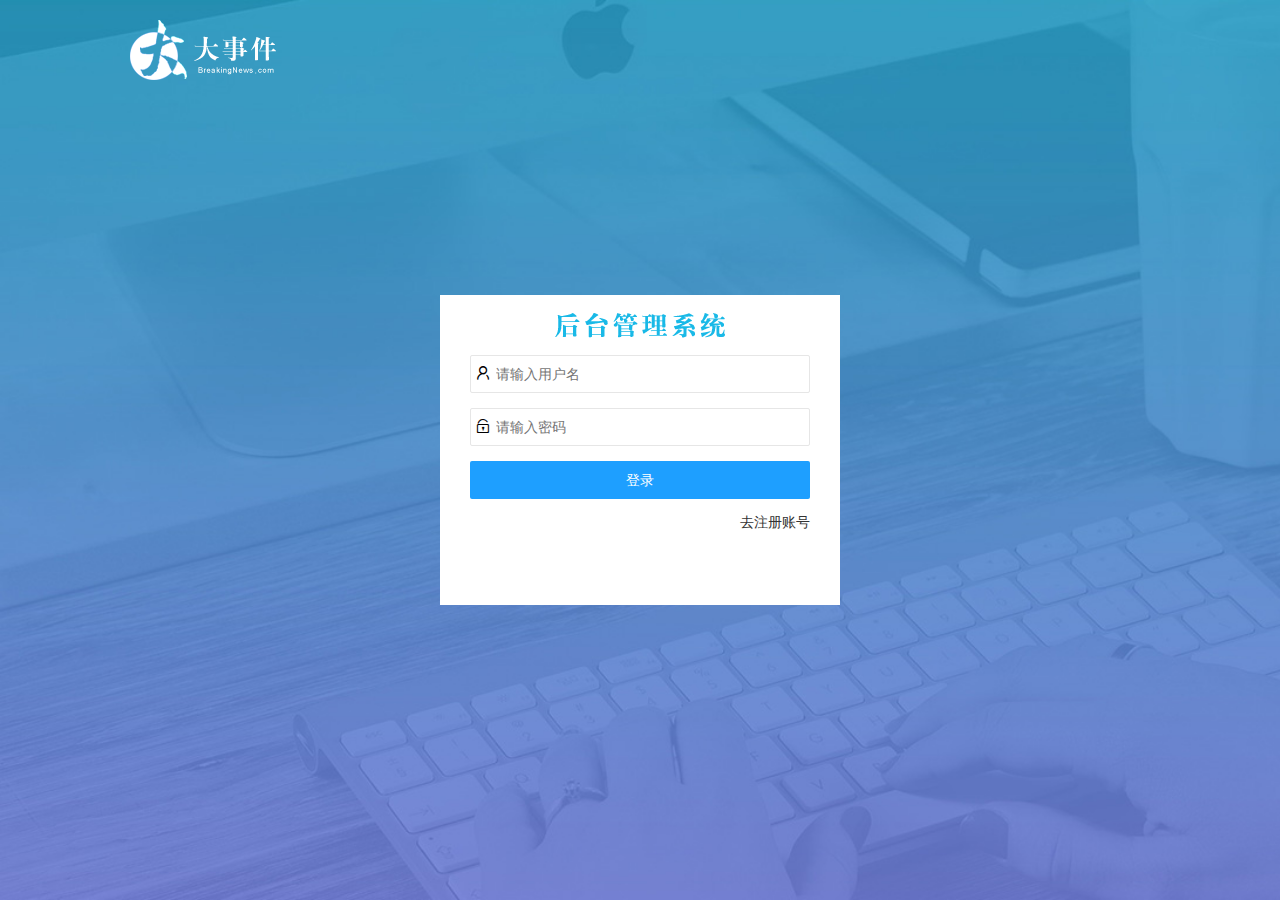
==== commit 1365a4c4: "v2" ====
--- a/index.html
+++ b/index.html
@@ -2,144 +2,150 @@
 <html>
 
 <head>
-    <meta charset="utf-8">
-    <meta name="viewport" content="width=device-width, initial-scale=1, maximum-scale=1">
-    <title>layout 后台大布局 - Layui</title>
-    <link rel="stylesheet" href="./assets/lib/layui/css/layui.css">
-    <link rel="stylesheet" href="./index/index.css">
+  <meta charset="utf-8">
+  <meta name="viewport" content="width=device-width, initial-scale=1, maximum-scale=1">
+  <title>layout 后台大布局 - Layui</title>
+  <link rel="stylesheet" href="./assets/lib/layui/css/layui.css">
+  <link rel="stylesheet" href="./index/index.css">
 </head>
 
 <body class="layui-layout-body">
-    <div class="layui-layout layui-layout-admin">
-        <!-- 头部区域 -->
-        <div class="layui-header">
-            <!-- 左侧：图片 -->
-            <div class="layui-logo">
-                <img src="./assets/images/logo.png" alt="">
-            </div>
-            <!-- 右侧：个人菜单 -->
-            <ul class="layui-nav layui-layout-right">
-                <li class="layui-nav-item">
-                    <a href="javascript:;" class="userinfo">
-                        <span class="avatar">L</span>
-                        <img src="http://t.cn/RCzsdCq" class="layui-nav-img"> 个人中心
-                    </a>
+  <div class="layui-layout layui-layout-admin">
 
-                    <dl class="layui-nav-child">
-                        <dd><a href="">基本资料</a></dd>
-                        <dd><a href="">更换头像</a></dd>
-                        <dd><a href="">重置密码</a></dd>
-                    </dl>
 
-                </li>
+    <!-- 头部区域 -->
+    <div class="layui-header">
+      <!-- 左侧：图片 -->
+      <div class="layui-logo">
+        <img src="./assets/images/logo.png" alt="">
+      </div>
+      <!-- 右侧：个人菜单 -->
+      <ul class="layui-nav layui-layout-right">
+        <li class="layui-nav-item">
+          <a href="javascript:;" class="userinfo">
+            <span class="avatar">L</span>
+            <img src="http://t.cn/RCzsdCq" class="layui-nav-img"> 个人中心
+          </a>
 
-                <li class="layui-nav-item">
-                    <a href="javascript:;" id="logout">
-                        <i class="layui-icon layui-icon-logout"></i>退出
-                    </a>
-                </li>
+          <dl class="layui-nav-child">
+            <dd><a href="./user/info/info.html" target="fm">基本资料</a></dd>
+            <dd><a href="./user/repwd/repwd.html" target="fm">重置密码</a></dd>
+            <dd><a href="./user/avatar/avatar.html" target="fm">更换头像</a></dd>
+          </dl>
 
-            </ul>
+        </li>
+
+        <li class="layui-nav-item">
+          <a href="javascript:;" id="logout">
+            <i class="layui-icon layui-icon-logout"></i>退出
+          </a>
+        </li>
+
+      </ul>
+    </div>
+
+
+    <div class="layui-side layui-bg-black">
+      <div class="layui-side-scroll">
+        <!-- 左侧：顶部欢迎词 -->
+        <div class="userinfo">
+          <span class="avatar">L</span>
+          <img src="http://t.cn/RCzsdCq" class="layui-nav-img"> 欢迎你
+          <span class="username">张大爷</span>
         </div>
 
-
-        <div class="layui-side layui-bg-black">
-            <div class="layui-side-scroll">
-                <!-- 左侧：顶部欢迎词 -->
-                <div class="userinfo">
-                    <span class="avatar">L</span>
-                    <img src="http://t.cn/RCzsdCq" class="layui-nav-img"> 欢迎你
-                    <span class="username">张大爷</span>
-                </div>
-
-                <!-- 左侧：导航区-->
-                <ul class="layui-nav layui-nav-tree" lay-filter="test" lay-shrink="all">
-                    <!-- ***************************************************首页 -->
-                    <li class="layui-nav-item layui-this">
-                        <a href="./home/home.html" target="fm">
-                            <i class="layui-icon layui-icon-home"></i>首页
-                        </a>
-                    </li>
+        <!-- 左侧：导航区-->
+        <ul class="layui-nav layui-nav-tree" lay-filter="test" lay-shrink="all">
+          <!-- ***************************************************首页 -->
+          <li class="layui-nav-item layui-this">
+            <a href="./home/home.html" target="fm">
+              <i class="layui-icon layui-icon-home"></i>首页
+            </a>
+          </li>
 
 
-                    <!-- ***************************************************文章管理 -->
-                    <li class="layui-nav-item">
+          <!-- ***************************************************文章管理 -->
+          <li class="layui-nav-item">
 
-                        <a class="" href="javascript:;">
-                            <i class="layui-icon layui-icon-form"></i>文章管理
-                        </a>
+            <a class="" href="javascript:;">
+              <i class="layui-icon layui-icon-form"></i>文章管理
+            </a>
 
-                        <dl class="layui-nav-child">
-                            <dd>
-                                <a href="./article/category.html" target="fm">
-                                    <i class="layui-icon layui-icon-app"></i>类别管理
-                                </a>
-                            </dd>
+            <dl class="layui-nav-child">
+              <dd>
+                <a href="./article/category.html" target="fm">
+                  <i class="layui-icon layui-icon-app"></i>类别管理
+                </a>
+              </dd>
 
 
-                            <dd>
-                                <a href="./article/article.html" target="fm">
-                                    <i class="layui-icon layui-icon-app"></i>文章列表
-                                </a>
-                            </dd>
+              <dd>
+                <a href="./article/article.html" target="fm">
+                  <i class="layui-icon layui-icon-app"></i>文章列表
+                </a>
+              </dd>
 
 
-                            <dd>
-                                <a href="./article/publisher.html" target="fm">
-                                    <i class="layui-icon layui-icon-app"></i>发表文章
-                                </a>
-                            </dd>
-                        </dl>
-                    </li>
+              <dd>
+                <a href="./article/publisher.html" target="fm">
+                  <i class="layui-icon layui-icon-app"></i>发表文章
+                </a>
+              </dd>
+            </dl>
+          </li>
 
-                    <!-- *****************************************************个人中心 -->
-                    <li class="layui-nav-item">
+          <!-- *****************************************************个人中心 -->
+          <li class="layui-nav-item">
 
 
-                        <a href="javascript:;">
-                            <i class="layui-icon layui-icon-user"></i>个人中心
-                        </a>
+            <a href="javascript:;">
+              <i class="layui-icon layui-icon-user"></i>个人中心
+            </a>
 
 
-                        <dl class="layui-nav-child">
+            <dl class="layui-nav-child">
 
-                            <dd>
-                                <a href="./user_info/user_info.html" target="fm">
-                                    <i class="layui-icon layui-icon-app"></i>基本资料
-                                </a>
-                            </dd>
+              <dd>
+                <a href="./user/info/info.html" target="fm">
+                  <i class="layui-icon layui-icon-app"></i>基本资料
+                </a>
+              </dd>
 
-                            <dd>
-                                <a href="./user/repwd.html" target="fm">
-                                    <i class="layui-icon layui-icon-app"></i> 重置密码
-                                </a>
-                            </dd>
+              <dd>
+                <a href="./user/repwd/repwd.html" target="fm">
+                  <i class="layui-icon layui-icon-app"></i>重置密码
+                </a>
+              </dd>
 
-                            <dd>
-                                <a href="./user/avatar.html" target="fm">
-                                    <i class="layui-icon layui-icon-app"></i>更换头像
-                                </a>
-                            </dd>
-                        </dl>
-                    </li>
-                </ul>
-            </div>
-        </div>
+              <dd>
+                <a href="./user/avatar/avatar.html" target="fm">
+                  <i class="layui-icon layui-icon-app"></i>更换头像
+                </a>
+              </dd>
+            </dl>
 
-        <div class="layui-body">
-            <!-- 内容主体区域 -->
-            <!-- <div style="padding: 15px;">内容主体区域</div> -->
-            <iframe src="./home/home.html" name="fm" frameborder="0"></iframe>
-        </div>
 
-        <div class="layui-footer">
-            <!-- 底部固定区域 -->
-            © layui.com - 底部固定区域
-        </div>
+
+          </li>
+        </ul>
+      </div>
     </div>
-    <script src="./assets/lib/layui/layui.all.js"></script>
-    <script src="./assets/lib/jquery.js"></script>
-    <script src="./index/index.js"></script>
+
+    <div class="layui-body">
+      <!-- 内容主体区域 -->
+      <!-- <div style="padding: 15px;">内容主体区域</div> -->
+      <iframe src="./home/home.html" name="fm" frameborder="0"></iframe>
+    </div>
+
+    <div class="layui-footer">
+      <!-- 底部固定区域 -->
+      © layui.com - 底部固定区域
+    </div>
+  </div>
+  <script src="./assets/lib/layui/layui.all.js"></script>
+  <script src="./assets/lib/jquery.js"></script>
+  <script src="./common.js"></script>
+  <script src="./index/index.js"></script>
 </body>
 
 </html>--- a/index/index.css
+++ b/index/index.css
@@ -1,43 +1,43 @@
 .layui-icon {
-    margin-right: 8px;
-    font-size: 16px;
+  margin-right: 8px;
+  font-size: 16px;
 }
 
 .layui-icon-app {
-    margin-left: 20px;
+  margin-left: 20px;
 }
 
 iframe {
-    width: 100%;
-    height: 100%;
+  width: 100%;
+  height: 100%;
 }
 
 
 /* 给iframe的父元素加 overlow: hidden，目的是去掉一个滚动条 */
 
 .layui-body {
-    overflow: hidden;
+  overflow: hidden;
 }
 
 
 /* 侧边栏头像 */
 
 div.userinfo {
-    line-height: 60px;
-    text-align: center;
+  line-height: 60px;
+  text-align: center;
 }
 
 
 /* 字体头像 */
 
 .avatar {
-    display: inline-block;
-    width: 32px;
-    height: 32px;
-    background-color: #419488;
-    line-height: 32px;
-    text-align: center;
-    border-radius: 50%;
+  display: inline-block;
+  width: 32px;
+  height: 32px;
+  background-color: #419488;
+  line-height: 32px;
+  text-align: center;
+  border-radius: 50%;
 }
 
 
@@ -45,5 +45,5 @@
 
 .userinfo img,
 .userinfo .avatar {
-    display: none;
+  display: none;
 }